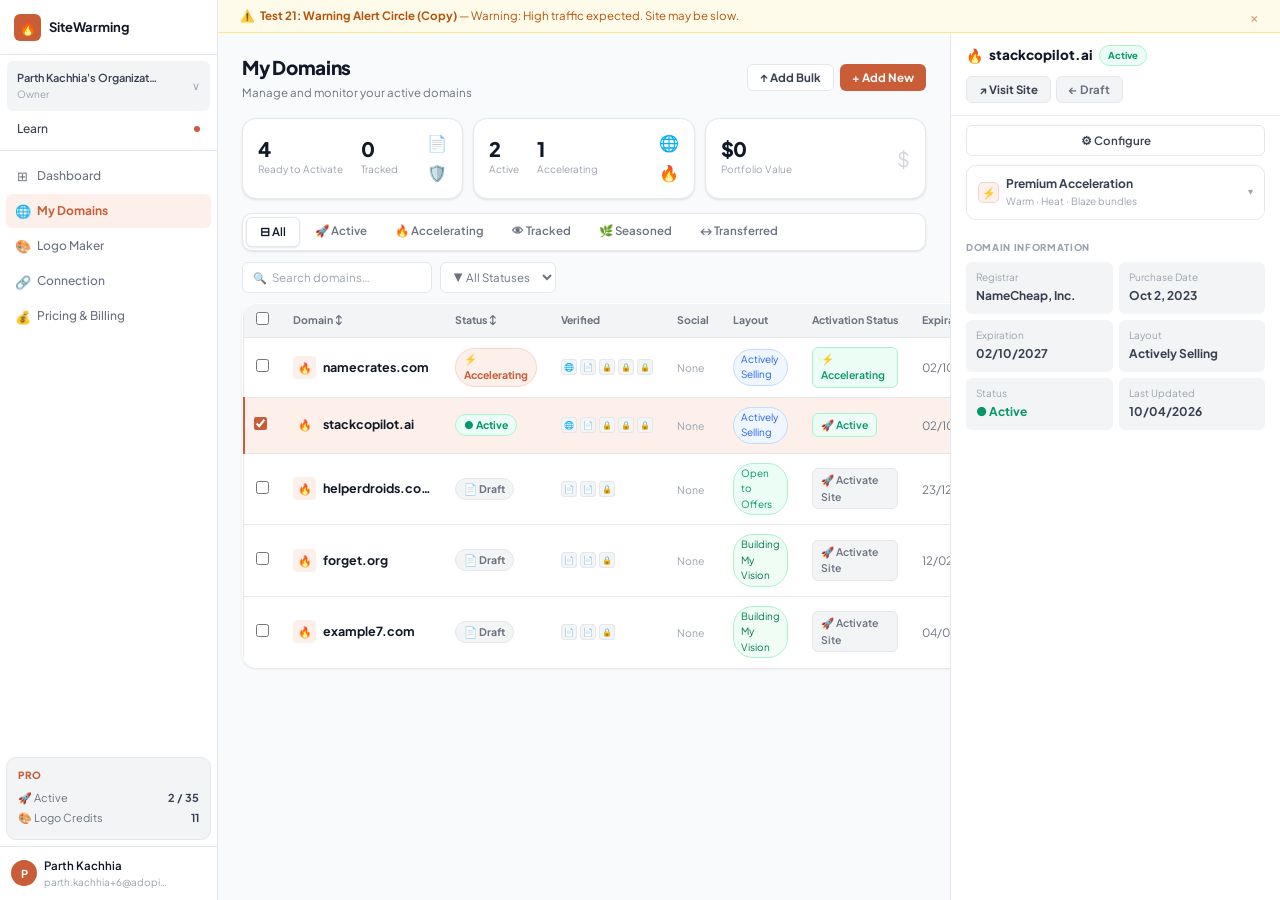
==== index.html @ 455dda4f "Restructure: split monolithic HTML into separate CSS, JS, and view files - index.html: lean shell wi" ====
<!DOCTYPE html>
<html lang="en">
<head>
<meta charset="UTF-8"/>
<meta name="viewport" content="width=device-width,initial-scale=1.0"/>
<title>SiteWarming — Platform v5</title>
<link href="https://fonts.googleapis.com/css2?family=Plus+Jakarta+Sans:wght@300;400;500;600;700;800&display=swap" rel="stylesheet"/>
<link rel="stylesheet" href="css/styles.css"/>
</head>
<body>
<div class="app">

  <!-- ── SIDEBAR ── -->
  <aside class="sb">
    <div class="sb-logo">
      <div class="sb-logo-i">🔥</div>
      <span class="sb-logo-t">SiteWarming</span>
    </div>
    <div class="sb-org">
      <div>
        <div class="sb-org-n">Parth Kachhia's Organizat…</div>
        <div class="sb-org-s">Owner</div>
      </div>
      <span style="color:var(--ink4);font-size:11px;">∨</span>
    </div>
    <div class="sb-learn" style="margin:0 7px 2px;">
      <span style="font-size:12px;font-weight:500;color:var(--ink2);">Learn</span>
      <div style="width:6px;height:6px;border-radius:50%;background:var(--brand);"></div>
    </div>
    <div class="sb-d"></div>
    <nav class="sb-nav">
      <div class="sb-item" id="sb-dash"    onclick="V('dashboard')"><span class="sb-item-i">⊞</span>Dashboard</div>
      <div class="sb-item on" id="sb-domains" onclick="V('mydomains')"><span class="sb-item-i">🌐</span>My Domains</div>
      <div class="sb-item"><span class="sb-item-i">🎨</span>Logo Maker</div>
      <div class="sb-item"><span class="sb-item-i">🔗</span>Connection</div>
      <div class="sb-item" id="sb-pricing" onclick="V('pricing')"><span class="sb-item-i">💰</span>Pricing &amp; Billing</div>
    </nav>
    <div class="sb-sp"></div>
    <div class="sb-plan">
      <div class="sb-plan-t">Pro</div>
      <div class="sb-plan-r"><span class="sb-plan-l">🚀 Active</span><span class="sb-plan-v" id="sb-active">2 / 35</span></div>
      <div class="sb-plan-r"><span class="sb-plan-l">🎨 Logo Credits</span><span class="sb-plan-v">11</span></div>
    </div>
    <div class="sb-user">
      <div class="sb-av">P</div>
      <div>
        <div class="sb-un">Parth Kachhia</div>
        <div class="sb-ue">parth.kachhia+6@adopi…</div>
      </div>
    </div>
  </aside>

  <!-- ── MAIN ── -->
  <div class="main">
    <div class="abar">
      <div style="display:flex;align-items:center;gap:6px;">
        <span>⚠️</span>
        <span><strong>Test 21: Warning Alert Circle (Copy)</strong> — Warning: High traffic expected. Site may be slow.</span>
      </div>
      <button style="background:none;color:var(--amber);font-size:14px;opacity:.6;cursor:pointer;" onclick="this.parentElement.remove()">×</button>
    </div>

    <!-- Views — content is loaded dynamically from views/ folder -->
    <div class="view"    id="view-dashboard"></div>
    <div class="view on" id="view-mydomains"></div>
    <div class="view"    id="view-domainmanage"></div>
    <div class="view"    id="view-pricing"></div>
  </div>

</div><!-- /app -->

<!-- ── ACTIVATION MODAL ── -->
<div class="moverlay" id="moverlay" onclick="checkModalClose(event)">
  <div class="modal" id="modal">
    <div class="modal-hd">
      <div style="display:flex;align-items:center;gap:8px;">
        <span class="modal-title">Activate Domain</span>
        <span class="modal-pill" id="m-pill">Step 1 of 5</span>
      </div>
      <div class="modal-close" onclick="closeModal()">×</div>
    </div>

    <!-- Progress bar -->
    <div class="modal-prog">
      <div class="mprog-row">
        <div class="mpc"><div class="mpd active" id="md1">1</div></div><div class="mpl-w"><div class="mpl" id="ml1"></div></div>
        <div class="mpc"><div class="mpd idle"   id="md2">2</div></div><div class="mpl-w"><div class="mpl" id="ml2"></div></div>
        <div class="mpc"><div class="mpd idle"   id="md3">3</div></div><div class="mpl-w"><div class="mpl" id="ml3"></div></div>
        <div class="mpc"><div class="mpd idle"   id="md4">4</div></div><div class="mpl-w"><div class="mpl" id="ml4"></div></div>
        <div class="mpc" style="flex:0;"><div class="mpd idle" id="md5">5</div></div>
      </div>
    </div>
    <div class="mp-labels">
      <span class="mp-lbl active" id="ml-1">Domain</span>
      <span class="mp-lbl"        id="ml-2">Theme</span>
      <span class="mp-lbl"        id="ml-3">Site Type</span>
      <span class="mp-lbl"        id="ml-4">DNS</span>
      <span class="mp-lbl mp-lbl-last" id="ml-5">Blog</span>
    </div>

    <div class="modal-body">
      <!-- Step 1: Domain -->
      <div class="ms on" id="ms1">
        <div class="ms-ey">Step 1 of 5</div>
        <div class="ms-h">Enter Your Domain</div>
        <div class="ms-sub">The domain you want to activate. Goes live within 3–6 hours of completing this setup.</div>
        <div class="fl">
          <label>Domain Name</label>
          <input class="fi" id="dom-in" placeholder="e.g. mybusiness.com"/>
          <span class="fh">Without https:// or www — handled automatically.</span>
        </div>
        <div class="ins ins-brand">
          <h5>💡 What activation includes</h5>
          <p>Live site · Auto-generated FAQs · <strong>First 2 blog posts free</strong> · 1 blog/month ongoing. Premium acceleration (bundles) configured separately from Site Acceleration tab — no waiting during setup.</p>
        </div>
      </div>

      <!-- Step 2: Theme -->
      <div class="ms" id="ms2">
        <div class="ms-ey">Step 2 of 5</div>
        <div class="ms-h">Choose a Theme</div>
        <div class="ms-sub">Visual design for <strong id="ms2-dom">your site</strong>.</div>
        <div class="theme-g">
          <div class="tc on" onclick="pk(this,'.tc')"><div class="tc-p" style="background:#F8F9FA;">🌿</div><div class="tc-n">Minimal</div></div>
          <div class="tc" onclick="pk(this,'.tc')"><div class="tc-p" style="background:#EEF2FF;">💼</div><div class="tc-n">Professional</div></div>
          <div class="tc" onclick="pk(this,'.tc')"><div class="tc-p" style="background:#FFF7ED;">🔥</div><div class="tc-n">Bold</div></div>
          <div class="tc" onclick="pk(this,'.tc')"><div class="tc-p" style="background:#FDF4FF;">✨</div><div class="tc-n">Elegant</div></div>
          <div class="tc" onclick="pk(this,'.tc')"><div class="tc-p" style="background:#F0F9FF;">🚀</div><div class="tc-n">Tech</div></div>
          <div class="tc" onclick="pk(this,'.tc')"><div class="tc-p" style="background:#F0FDF4;">🌳</div><div class="tc-n">Nature</div></div>
          <div class="tc" onclick="pk(this,'.tc')"><div class="tc-p" style="background:#FEFCE8;">⭐</div><div class="tc-n">Luxury</div></div>
          <div class="tc" onclick="pk(this,'.tc')"><div class="tc-p" style="background:#1E293B;">🌙</div><div class="tc-n">Dark</div></div>
        </div>
      </div>

      <!-- Step 3: Site Type -->
      <div class="ms" id="ms3">
        <div class="ms-ey">Step 3 of 5</div>
        <div class="ms-h">Site Type &amp; Content Direction</div>
        <div class="ms-sub">Helps our AI generate relevant, targeted content for every post.</div>
        <div class="fl">
          <label>Site Type</label>
          <div class="type-g">
            <div class="typec on" onclick="pk(this,'.typec')"><div class="tyic">🏢</div><div class="tynm">Business</div><div class="tyds">Company, service</div></div>
            <div class="typec" onclick="pk(this,'.typec')"><div class="tyic">🛒</div><div class="tynm">E-Commerce</div><div class="tyds">Products, store</div></div>
            <div class="typec" onclick="pk(this,'.typec')"><div class="tyic">✍️</div><div class="tynm">Portfolio</div><div class="tyds">Personal, creative</div></div>
            <div class="typec" onclick="pk(this,'.typec')"><div class="tyic">📰</div><div class="tynm">Media</div><div class="tyds">Publication</div></div>
            <div class="typec" onclick="pk(this,'.typec')"><div class="tyic">🏘️</div><div class="tynm">Real Estate</div><div class="tyds">Property</div></div>
            <div class="typec" onclick="pk(this,'.typec')"><div class="tyic">⚙️</div><div class="tynm">Other</div><div class="tyds">Describe below</div></div>
          </div>
        </div>
        <div class="fl" style="margin-top:10px;">
          <label>Blog Content Direction <span style="font-weight:400;color:var(--ink4)">(recommended)</span></label>
          <textarea class="fi fta" placeholder="What topics should your blog cover? e.g. 'Domain investment platform — focus on SEO, domain valuation, and portfolio management for investors.'"></textarea>
          <span class="fh">Stored on the domain record. Used in every future AI generation. Editable anytime.</span>
        </div>
      </div>

      <!-- Step 4: DNS -->
      <div class="ms" id="ms4">
        <div class="ms-ey">Step 4 of 5</div>
        <div class="ms-h">DNS Configuration</div>
        <div class="ms-sub">Add these records at your registrar to connect <strong id="ms4-dom">your domain</strong>.</div>
        <div class="dns-bx">
          <div class="dns-rw">
            <div class="dns-fi" style="max-width:58px;"><div class="dns-lbl">Type</div><div class="dns-v">CNAME</div></div>
            <div class="dns-fi" style="max-width:72px;"><div class="dns-lbl">Host</div><div class="dns-v">www</div></div>
            <div class="dns-fi"><div class="dns-lbl">Points To</div><div class="dns-v">hosted.sitewarming.com</div></div>
            <button class="btn btn-s btn-xs" onclick="this.textContent='✓'">Copy</button>
          </div>
          <div class="dns-rw">
            <div class="dns-fi" style="max-width:58px;"><div class="dns-lbl">Type</div><div class="dns-v">A</div></div>
            <div class="dns-fi" style="max-width:72px;"><div class="dns-lbl">Host</div><div class="dns-v">@</div></div>
            <div class="dns-fi"><div class="dns-lbl">Points To</div><div class="dns-v">104.21.88.42</div></div>
            <button class="btn btn-s btn-xs" onclick="this.textContent='✓'">Copy</button>
          </div>
        </div>
        <div class="dns-st dns-p" id="dns-s"><span>⏳</span><span>Waiting — click Check Status</span></div>
        <button class="btn btn-s btn-xs" style="margin-top:6px;" onclick="checkDNS()">🔄 Check DNS</button>
        <div class="fl" style="margin-top:11px;">
          <label>Need help? Select your DNS provider</label>
          <select class="fi" style="padding:7px 10px;font-size:12px;">
            <option>Select DNS provider for guide</option>
            <option>GoDaddy</option><option>Namecheap</option><option>Cloudflare</option><option>Google Domains</option>
          </select>
        </div>
      </div>

      <!-- Step 5: Blog -->
      <div class="ms" id="ms5">
        <div class="ms-ey">Step 5 of 5 — Blog Publishing</div>
        <div class="ms-h">Schedule Your Blog</div>
        <div class="ms-sub">Your first 2 blogs are <strong>free</strong>. Set when they publish. Premium bundles for higher cadence are available from Site Acceleration after activation.</div>
        <div class="fl">
          <label>When should your first blog publish?</label>
          <div class="pub-opts">
            <div class="pub-opt on" onclick="pp(this)"><div class="pub-ic">⚡</div><div class="pub-t">Today</div><div class="pub-s">3–6 hours</div></div>
            <div class="pub-opt" onclick="pp(this)"><div class="pub-ic">🌅</div><div class="pub-t">Tomorrow</div><div class="pub-s">Overnight</div></div>
            <div class="pub-opt" onclick="pp(this)"><div class="pub-ic">📆</div><div class="pub-t">Pick day</div><div class="pub-s">Next 7 days</div></div>
          </div>
        </div>
        <div class="fl">
          <label>Monthly recurring publish day</label>
          <div class="day-row">
            <div class="daybtn" onclick="pd(this)">Mon</div>
            <div class="daybtn on" onclick="pd(this)">Tue</div>
            <div class="daybtn" onclick="pd(this)">Wed</div>
            <div class="daybtn" onclick="pd(this)">Thu</div>
            <div class="daybtn" onclick="pd(this)">Fri</div>
            <div class="daybtn" onclick="pd(this)">Sat</div>
            <div class="daybtn" onclick="pd(this)">Sun</div>
          </div>
          <span class="fh">First Tuesday of each month. Changeable anytime from domain settings.</span>
        </div>
        <div class="cfg-sum">
          <div class="cfg-row"><div class="cfgk">🎯 Audience</div><div class="cfgv">Default auto-applied <span class="cbd">Auto</span></div></div>
          <div class="cfg-row"><div class="cfgk">🗣️ Voice</div><div class="cfgv">Default auto-applied <span class="cbd">Auto</span></div></div>
          <div class="cfg-row"><div class="cfgk">📝 First 2 blogs</div><div class="cfgv">Included <span class="cbf">Free</span></div></div>
          <div class="cfg-row"><div class="cfgk">📝 Ongoing cadence</div><div class="cfgv">1/month <span class="cbf">Free</span></div></div>
          <div class="cfg-row"><div class="cfgk">❓ FAQs</div><div class="cfgv">Auto-generated <span class="cbf">Free</span></div></div>
        </div>
        <div class="ins ins-green">
          <h5>⚡ After activation</h5>
          <p>Premium acceleration bundles (Warm $12/mo · Heat $22/mo · Blaze $35/mo) are configured from the domain's Site Acceleration tab. No purchase required during this setup.</p>
        </div>
      </div>

      <!-- Step 6: Processing -->
      <div class="ms" id="ms6">
        <div class="proc-sc">
          <div class="proc-spin"></div>
          <div class="proc-title">Activating your domain…</div>
          <div class="proc-sub">All jobs run in the background. Your dashboard updates in seconds.</div>
          <div class="proc-steps">
            <div class="proc-step ps-run" id="ps1"><span class="proc-ico">⚙️</span>Registering domain on SiteWarming…</div>
            <div class="proc-step" style="color:var(--ink4);" id="ps2"><span class="proc-ico">🎨</span>Applying theme and site config…</div>
            <div class="proc-step" style="color:var(--ink4);" id="ps3"><span class="proc-ico">📝</span>Queuing first free blog post…</div>
            <div class="proc-step" style="color:var(--ink4);" id="ps4"><span class="proc-ico">📅</span>Scheduling monthly content cadence…</div>
          </div>
        </div>
      </div>

      <!-- Step 7: Confirm -->
      <div class="ms" id="ms7">
        <div class="conf-sc">
          <div class="conf-ico">🎉</div>
          <div class="conf-title">Domain Activated!</div>
          <div style="font-size:12px;color:var(--ink3);margin-bottom:16px;line-height:1.6;">Your site is live and your first free blog post is queued. Background jobs running silently.</div>
          <div class="conf-dt">
            <div class="cdr"><div class="cdk">🌐 Domain</div><div class="cdv" id="cf-dom">—</div></div>
            <div class="cdr"><div class="cdk">⚡ First 2 blogs</div><div class="cdv">Free · First queued in 3–6 hours</div></div>
            <div class="cdr"><div class="cdk">📅 Monthly</div><div class="cdv">First Tuesday of each month</div></div>
            <div class="cdr"><div class="cdk">🎯 Audience</div><div class="cdv">Default (auto-applied)</div></div>
          </div>
          <div class="conf-hint">
            <div class="cht">⚡ Next step: Site Acceleration</div>
            <div class="chd">Add a premium bundle (Warm $12 · Heat $22 · Blaze $35) from the domain's Site Acceleration tab. Each bundle combines posts, targeting, and voice in one clear price.</div>
          </div>
          <button class="btn btn-p" style="width:100%;justify-content:center;padding:10px;" onclick="finishAct()">Go to My Domains →</button>
        </div>
      </div>
    </div>

    <div class="modal-ft" id="m-ft">
      <span class="mft-note" id="m-note">No credit card required to start</span>
      <div style="display:flex;gap:6px;">
        <button class="btn btn-s btn-sm" id="m-back" onclick="mBack()" style="display:none;">← Back</button>
        <button class="btn btn-p btn-sm" id="m-next" onclick="mNext()">Continue →</button>
      </div>
    </div>
  </div>
</div><!-- /moverlay -->

<script src="js/app.js"></script>
<script>
/* Load all views from separate files on startup */
const viewMap = {
  dashboard:    'views/dashboard.html',
  mydomains:    'views/mydomains.html',
  domainmanage: 'views/domainmanage.html',
  pricing:      'views/pricing.html'
};

Promise.all(
  Object.entries(viewMap).map(([id, path]) =>
    fetch(path)
      .then(r => r.text())
      .then(html => { document.getElementById('view-' + id).innerHTML = html; })
  )
).catch(err => console.error('View load error:', err));
</script>
</body>
</html>
---- css/styles.css ----
/* ============================================================
   SITEWARMING — PLATFORM v5 STYLES
   Sections:
   1. CSS Variables & Reset
   2. App Layout
   3. Sidebar
   4. Main & Top Bar
   5. Buttons
   6. Status Pills
   7. Dashboard
   8. My Domains (list + right panel)
   9. Domain Management (tabs + general tab)
  10. Site Acceleration Tab
  11. Content Ops Tab
  12. Pricing Page
  13. Activation Modal
============================================================ */

/* ── 1. CSS VARIABLES & RESET ── */
:root{
  --brand:#C85D37;--brand-dk:#A84528;--brand-lt:#FDF0EB;--brand-bd:#F2D5C8;--brand-mid:#E8724A;
  --ink:#111827;--ink2:#374151;--ink3:#6B7280;--ink4:#9CA3AF;--ink5:#D1D5DB;
  --bg:#F9FAFB;--surface:#FFF;--s2:#F3F4F6;--s3:#FAFAFA;
  --border:#E5E7EB;--border2:#D1D5DB;
  --green:#059669;--gbg:#ECFDF5;--gbd:#A7F3D0;
  --amber:#B45309;--abg:#FFFBEB;--abd:#FDE68A;
  --blue:#2563EB;--bbg:#EFF6FF;--bbd:#BFDBFE;
  --purple:#7C3AED;--pbg:#F5F3FF;--pbd:#DDD6FE;
  --red:#DC2626;--rbg:#FEF2F2;
  --r:6px;--rlg:10px;--rxl:14px;
  --sh:0 1px 2px rgba(0,0,0,.05),0 1px 3px rgba(0,0,0,.06);
  --shmd:0 4px 16px rgba(0,0,0,.09),0 2px 6px rgba(0,0,0,.05);
  --shlg:0 24px 64px rgba(0,0,0,.18),0 8px 20px rgba(0,0,0,.08);
  --sb:218px;--T:.16s cubic-bezier(.4,0,.2,1);
}
*{box-sizing:border-box;margin:0;padding:0;}
html,body{height:100%;overflow:hidden;}
body{font-family:'Plus Jakarta Sans',sans-serif;background:var(--bg);color:var(--ink);font-size:13px;line-height:1.55;}
button{font-family:inherit;cursor:pointer;border:none;outline:none;}
input,textarea,select{font-family:inherit;outline:none;}
::-webkit-scrollbar{width:4px;height:4px;}
::-webkit-scrollbar-track{background:transparent;}
::-webkit-scrollbar-thumb{background:var(--border2);border-radius:2px;}

/* ── 2. APP LAYOUT ── */
.app{display:flex;height:100vh;overflow:hidden;}

/* ── 3. SIDEBAR ── */
.sb{width:var(--sb);flex-shrink:0;background:var(--surface);border-right:1px solid var(--border);display:flex;flex-direction:column;height:100vh;overflow-y:auto;z-index:10;}
.sb-logo{display:flex;align-items:center;gap:8px;padding:14px 14px 13px;border-bottom:1px solid var(--border);}
.sb-logo-i{width:27px;height:27px;background:var(--brand);border-radius:6px;display:flex;align-items:center;justify-content:center;font-size:14px;flex-shrink:0;}
.sb-logo-t{font-size:13px;font-weight:700;}
.sb-org{display:flex;align-items:center;justify-content:space-between;padding:8px 10px;border-radius:var(--r);background:var(--s2);cursor:pointer;margin:6px 7px 2px;}
.sb-org-n{font-size:11px;font-weight:600;color:var(--ink2);}
.sb-org-s{font-size:10px;color:var(--ink4);margin-top:1px;}
.sb-learn{display:flex;align-items:center;justify-content:space-between;padding:7px 10px;margin:0 7px 2px;border-radius:var(--r);cursor:pointer;transition:var(--T);}
.sb-learn:hover{background:var(--s2);}
.sb-d{height:1px;background:var(--border);margin:3px 0;}
.sb-nav{padding:5px 6px;flex:1;}
.sb-item{display:flex;align-items:center;gap:7px;padding:7px 9px;border-radius:var(--r);cursor:pointer;transition:var(--T);font-size:12px;font-weight:500;color:var(--ink3);margin-bottom:1px;}
.sb-item:hover{background:var(--s2);color:var(--ink);}
.sb-item.on{background:var(--brand-lt);color:var(--brand);font-weight:700;}
.sb-item-i{font-size:13px;width:15px;text-align:center;flex-shrink:0;}
.sb-sp{flex:1;}
.sb-plan{margin:6px;padding:10px 11px;background:var(--s2);border-radius:var(--rlg);border:1px solid var(--border);}
.sb-plan-t{font-size:10px;font-weight:800;color:var(--brand);text-transform:uppercase;letter-spacing:.07em;margin-bottom:5px;}
.sb-plan-r{display:flex;justify-content:space-between;align-items:center;margin-bottom:3px;}
.sb-plan-l{font-size:11px;color:var(--ink3);}
.sb-plan-v{font-size:11px;font-weight:700;color:var(--ink2);}
.sb-user{display:flex;align-items:center;gap:7px;padding:10px 11px;border-top:1px solid var(--border);cursor:pointer;}
.sb-av{width:26px;height:26px;border-radius:50%;background:var(--brand);display:flex;align-items:center;justify-content:center;font-size:11px;font-weight:700;color:#fff;flex-shrink:0;}
.sb-un{font-size:11.5px;font-weight:600;}
.sb-ue{font-size:10px;color:var(--ink4);}

/* ── 4. MAIN & TOP BAR ── */
.main{flex:1;overflow:hidden;display:flex;flex-direction:column;}
.abar{background:var(--abg);border-bottom:1px solid var(--abd);padding:7px 22px;display:flex;align-items:center;justify-content:space-between;font-size:11.5px;color:var(--amber);flex-shrink:0;}
.view{flex:1;overflow-y:auto;display:none;}
.view.on{display:flex;flex-direction:column;}

/* ── 5. BUTTONS ── */
.btn{display:inline-flex;align-items:center;gap:5px;padding:7px 16px;border-radius:var(--r);font-size:12.5px;font-weight:700;transition:var(--T);white-space:nowrap;}
.btn-p{background:var(--brand);color:#fff;}
.btn-p:hover{background:var(--brand-dk);}
.btn-s{background:var(--surface);color:var(--ink2);border:1.5px solid var(--border);}
.btn-s:hover{background:var(--s2);}
.btn-g{background:var(--green);color:#fff;}
.btn-g:hover{background:#047857;}
.btn-sm{padding:5px 12px;font-size:11.5px;}
.btn-xs{padding:3px 9px;font-size:11px;}

/* ── 6. STATUS PILLS ── */
.sp{display:inline-flex;align-items:center;gap:3px;padding:2px 8px;border-radius:20px;font-size:10.5px;font-weight:700;}
.sp-a{background:var(--gbg);color:var(--green);border:1px solid var(--gbd);}
.sp-d{background:var(--s2);color:var(--ink3);border:1px solid var(--border);}
.sp-ac{background:var(--brand-lt);color:var(--brand);border:1px solid var(--brand-bd);}

/* ── 7. DASHBOARD ── */
.dash{padding:24px 28px 40px;}
.dash-h1{font-size:22px;font-weight:800;letter-spacing:-.02em;margin-bottom:4px;}
.dash-sub{font-size:12.5px;color:var(--ink3);}
.stats-row{display:grid;grid-template-columns:1fr 1fr 1fr;gap:11px;margin:16px 0 14px;}
.stat{background:var(--surface);border:1px solid var(--border);border-radius:var(--rxl);padding:14px 17px;display:flex;align-items:center;justify-content:space-between;box-shadow:var(--sh);}
.stat-nums{display:flex;gap:22px;}
.stat-v{font-size:22px;font-weight:800;letter-spacing:-.02em;line-height:1;}
.stat-l{font-size:10.5px;color:var(--ink4);margin-top:3px;}
.action-g{display:grid;grid-template-columns:1fr 1fr 1fr;gap:11px;margin-bottom:14px;}
.ac{background:var(--surface);border:1px solid var(--border);border-radius:var(--rxl);padding:15px 15px 13px;display:flex;flex-direction:column;box-shadow:var(--sh);}
.ac-top{display:flex;align-items:flex-start;justify-content:space-between;margin-bottom:8px;}
.ac-hd{display:flex;align-items:center;gap:7px;}
.ac-ic{font-size:15px;}
.ac-title{font-size:13px;font-weight:700;}
.ac-play{width:26px;height:26px;border-radius:5px;border:1px solid var(--border);background:var(--surface);display:flex;align-items:center;justify-content:center;font-size:10px;color:var(--ink3);cursor:pointer;transition:var(--T);}
.ac-play:hover{background:var(--brand);color:#fff;border-color:var(--brand);}
.ac-desc{font-size:11.5px;color:var(--ink3);line-height:1.55;flex:1;margin-bottom:10px;}
.ac-btn{display:flex;align-items:center;justify-content:center;gap:5px;padding:8px;border-radius:var(--r);font-size:12px;font-weight:700;transition:var(--T);cursor:pointer;}
.ac-p{background:var(--brand);color:#fff;}
.ac-p:hover{background:var(--brand-dk);}
.ac-o{background:var(--surface);color:var(--ink2);border:1px solid var(--border);}
.ac-o:hover{background:var(--s2);}
.act-hint{background:var(--surface);border:1px solid var(--border);border-radius:var(--rxl);padding:12px 16px;margin-bottom:13px;display:none;align-items:center;justify-content:space-between;box-shadow:var(--sh);animation:fup .3s ease;}
.act-hint.on{display:flex;}
@keyframes fup{from{opacity:0;transform:translateY(5px);}to{opacity:1;transform:none;}}
.ah-l{display:flex;align-items:center;gap:9px;}
.ah-ic{width:30px;height:30px;border-radius:7px;background:var(--brand-lt);border:1px solid var(--brand-bd);display:flex;align-items:center;justify-content:center;font-size:14px;flex-shrink:0;}
.ah-title{font-size:12.5px;font-weight:700;margin-bottom:2px;}
.ah-sub{font-size:11px;color:var(--ink3);}
.ah-dismiss{background:none;font-size:11px;color:var(--ink4);padding:4px 8px;}
.ah-dismiss:hover{color:var(--ink);}

/* ── 8. MY DOMAINS ── */
.mdwrap{display:flex;flex:1;overflow:hidden;}
.mdmain{flex:1;overflow-y:auto;padding:20px 24px;}
.mdh{display:flex;align-items:center;justify-content:space-between;margin-bottom:16px;}
.mdh-t{font-size:19px;font-weight:800;letter-spacing:-.015em;}
.mdh-s{font-size:11.5px;color:var(--ink3);margin-top:2px;}
.md-stats{display:grid;grid-template-columns:1fr 1fr 1fr;gap:10px;margin-bottom:14px;}
.mds{background:var(--surface);border:1px solid var(--border);border-radius:var(--rxl);padding:12px 15px;display:flex;align-items:center;justify-content:space-between;box-shadow:var(--sh);}
.mds-nums{display:flex;gap:18px;}
.mds-v{font-size:20px;font-weight:800;letter-spacing:-.02em;line-height:1;}
.mds-l{font-size:10px;color:var(--ink4);margin-top:3px;}
.dtabs{display:flex;gap:2px;background:var(--surface);border:1px solid var(--border);border-radius:var(--rlg);padding:3px;margin-bottom:11px;box-shadow:var(--sh);}
.dtab{padding:5px 13px;border-radius:var(--r);font-size:11.5px;font-weight:600;color:var(--ink3);cursor:pointer;transition:var(--T);}
.dtab:hover{background:var(--s2);color:var(--ink);}
.dtab.on{background:var(--surface);color:var(--ink);box-shadow:var(--sh);border:1px solid var(--border);}
.mdtool{display:flex;align-items:center;gap:8px;margin-bottom:10px;}
.mdsrch{display:flex;align-items:center;gap:5px;padding:6px 10px;border:1px solid var(--border);border-radius:var(--r);background:var(--surface);flex:0 0 190px;}
.mdsrch input{border:none;font-size:11.5px;color:var(--ink);background:none;width:100%;}
.mdsrch input::placeholder{color:var(--ink4);}
.fsel{padding:6px 9px;border:1px solid var(--border);border-radius:var(--r);font-size:11.5px;color:var(--ink3);background:var(--surface);}
.dtbl{width:100%;border-collapse:collapse;background:var(--surface);border:1px solid var(--border);border-radius:var(--rxl);overflow:hidden;box-shadow:var(--sh);}
.dtbl th{background:var(--s2);padding:8px 12px;text-align:left;font-size:10.5px;font-weight:700;color:var(--ink3);border-bottom:1px solid var(--border);white-space:nowrap;}
.dtbl td{padding:9px 12px;border-bottom:1px solid var(--border);vertical-align:middle;}
.dtbl tr:last-child td{border-bottom:none;}
.dtbl tbody tr{cursor:pointer;transition:background .1s;}
.dtbl tbody tr:hover{background:var(--s3);}
.dtbl tbody tr.sel{background:var(--brand-lt)!important;border-left:3px solid var(--brand);}
.dtbl tbody tr.sel td:first-child{padding-left:9px;}
.dc{display:flex;align-items:center;gap:7px;}
.dfl{width:23px;height:23px;border-radius:4px;background:var(--brand-lt);display:flex;align-items:center;justify-content:center;font-size:11px;flex-shrink:0;}
.dn{font-size:12.5px;font-weight:700;}
.lp{display:inline-block;padding:2px 7px;border-radius:20px;font-size:10px;background:var(--bbg);color:var(--blue);border:1px solid var(--bbd);}
.sob{display:inline-flex;align-items:center;gap:3px;padding:3px 8px;border-radius:var(--r);font-size:10.5px;font-weight:600;cursor:pointer;transition:var(--T);}
.so-a{background:var(--gbg);color:var(--green);border:1px solid var(--gbd);}
.so-act{background:var(--s2);color:var(--ink3);border:1px solid var(--border);}
.so-act:hover{background:var(--brand);color:#fff;border-color:var(--brand);}
.soci{display:flex;gap:3px;}
.si{width:16px;height:16px;border-radius:3px;background:var(--s2);border:1px solid var(--border);display:flex;align-items:center;justify-content:center;font-size:8px;}

/* Right panel */
.mdr{width:330px;flex-shrink:0;border-left:1px solid var(--border);background:var(--surface);overflow-y:auto;display:none;flex-direction:column;}
.mdr.on{display:flex;}
.dr-hd{padding:12px 15px;border-bottom:1px solid var(--border);position:sticky;top:0;background:var(--surface);z-index:2;}
.dr-nr{display:flex;align-items:center;gap:6px;margin-bottom:9px;}
.dr-nm{font-size:13.5px;font-weight:800;}
.dr-acts{display:flex;gap:5px;flex-wrap:wrap;}
.dr-visit{background:var(--s2);color:var(--ink2);border:1px solid var(--border);}
.dr-draft{background:var(--s2);color:var(--ink3);border:1px solid var(--border);}
.dr-cfg{width:calc(100% - 30px);margin:9px 15px 0;padding:7px;border-radius:var(--r);font-size:11.5px;font-weight:600;background:var(--surface);color:var(--ink2);border:1px solid var(--border);display:flex;align-items:center;justify-content:center;gap:5px;transition:var(--T);}
.dr-cfg:hover{background:var(--s2);}
.dr-acc-row{margin:9px 15px;border:1.5px solid var(--border);border-radius:var(--rlg);overflow:hidden;transition:border-color .15s;}
.dr-acc-row:hover{border-color:var(--brand-bd);}
.dr-acc-row.open{border-color:var(--brand);}
.dr-acc-trig{display:flex;align-items:center;justify-content:space-between;padding:9px 11px;cursor:pointer;background:var(--surface);transition:background .13s;user-select:none;}
.dr-acc-trig:hover{background:var(--s2);}
.dr-acc-row.open .dr-acc-trig{background:var(--brand-lt);}
.dr-acc-tl{display:flex;align-items:center;gap:7px;}
.dr-acc-tic{width:21px;height:21px;border-radius:5px;background:var(--brand-lt);border:1px solid var(--brand-bd);display:flex;align-items:center;justify-content:center;font-size:11px;flex-shrink:0;transition:var(--T);}
.dr-acc-row.open .dr-acc-tic{background:var(--brand);border-color:var(--brand);color:#fff;}
.dr-acc-tn{font-size:12px;font-weight:700;color:var(--ink2);}
.dr-acc-row.open .dr-acc-tn{color:var(--brand-dk);}
.dr-acc-ts{font-size:10px;color:var(--ink4);margin-top:1px;}
.dr-acc-chv{font-size:10px;color:var(--ink4);transition:transform .17s;flex-shrink:0;}
.dr-acc-row.open .dr-acc-chv{transform:rotate(180deg);color:var(--brand);}
.dr-acc-body{display:none;border-top:1px solid var(--border);}
.dr-acc-row.open .dr-acc-body{display:block;animation:acslide .17s ease;}
@keyframes acslide{from{opacity:0;transform:translateY(-3px);}to{opacity:1;transform:none;}}
.dr-acc-in{padding:11px 12px;}
.dr-acc-lede{font-size:11.5px;color:var(--ink3);line-height:1.55;margin-bottom:10px;}
.bundle-cards{display:flex;flex-direction:column;gap:7px;margin-bottom:11px;}
.bcard{border:1.5px solid var(--border);border-radius:var(--r);padding:10px 11px;cursor:pointer;transition:var(--T);position:relative;}
.bcard:hover{border-color:var(--brand-bd);}
.bcard.on{border-color:var(--brand);background:var(--brand-lt);}
.bcard-top{display:flex;align-items:center;justify-content:space-between;margin-bottom:3px;}
.bcard-name{font-size:12px;font-weight:700;}
.bcard-price{font-size:13px;font-weight:900;color:var(--brand);}
.bcard-sub{font-size:10.5px;color:var(--ink3);}
.bcard-feats{display:flex;gap:5px;flex-wrap:wrap;margin-top:5px;}
.bfeat{font-size:10px;font-weight:600;padding:1px 6px;border-radius:20px;background:var(--s2);border:1px solid var(--border);color:var(--ink3);}
.bcard.on .bfeat{background:var(--brand-lt);border-color:var(--brand-bd);color:var(--brand-dk);}
.bcard-rec{position:absolute;top:-7px;right:10px;font-size:8px;font-weight:900;background:var(--brand);color:#fff;padding:1px 8px;border-radius:20px;letter-spacing:.05em;}
.dr-acc-footer{display:flex;gap:6px;}
.dr-acc-go{flex:1;padding:8px;border-radius:var(--r);font-size:12px;font-weight:700;background:var(--brand);color:#fff;display:flex;align-items:center;justify-content:center;gap:4px;cursor:pointer;transition:var(--T);border:none;}
.dr-acc-go:hover{background:var(--brand-dk);}
.dr-acc-skip{padding:8px 10px;border-radius:var(--r);font-size:11px;font-weight:600;background:var(--surface);color:var(--ink3);border:1px solid var(--border);cursor:pointer;transition:var(--T);}
.dr-acc-skip:hover{background:var(--s2);}
.dr-acc-note{font-size:10px;color:var(--ink5);text-align:center;margin-top:5px;}
.dr-acc-active{margin:9px 15px;display:none;align-items:center;justify-content:space-between;padding:8px 11px;background:var(--gbg);border:1px solid var(--gbd);border-radius:var(--rlg);}
.dr-acc-active.on{display:flex;}
.dr-info{padding:11px 15px;}
.dr-st{font-size:9.5px;font-weight:800;letter-spacing:.07em;text-transform:uppercase;color:var(--ink4);margin-bottom:7px;}
.dr-ig{display:grid;grid-template-columns:1fr 1fr;gap:6px;}
.dr-ib{background:var(--s2);border-radius:var(--r);padding:8px 10px;}
.dr-ibl{font-size:10px;color:var(--ink4);margin-bottom:2px;}
.dr-ibv{font-size:12px;font-weight:700;color:var(--ink2);}

/* ── 9. DOMAIN MANAGEMENT ── */
.dmwrap{flex:1;overflow:hidden;display:flex;flex-direction:column;}
.dmtop{display:flex;align-items:center;gap:8px;padding:10px 20px;border-bottom:1px solid var(--border);background:var(--surface);flex-shrink:0;}
.dmback{width:26px;height:26px;border-radius:5px;background:var(--s2);display:flex;align-items:center;justify-content:center;font-size:13px;color:var(--ink3);cursor:pointer;transition:var(--T);}
.dmback:hover{background:var(--border);}
.dmbic{width:24px;height:24px;border-radius:4px;background:var(--brand-lt);display:flex;align-items:center;justify-content:center;font-size:11px;flex-shrink:0;}
.dmtitle{font-size:13.5px;font-weight:800;}
.badge-a{display:inline-flex;align-items:center;gap:3px;padding:2px 8px;border-radius:20px;font-size:10px;font-weight:700;}
.bga{background:var(--gbg);color:var(--green);border:1px solid var(--gbd);}
.bgac{background:var(--brand-lt);color:var(--brand);border:1px solid var(--brand-bd);}
.dmsp{flex:1;}
.dmtabs{display:flex;border-bottom:1px solid var(--border);background:var(--surface);padding:0 20px;flex-shrink:0;overflow-x:auto;}
.dmtab{display:flex;align-items:center;gap:4px;padding:10px 12px;font-size:12px;font-weight:500;color:var(--ink3);cursor:pointer;border-bottom:2px solid transparent;transition:var(--T);white-space:nowrap;margin-bottom:-1px;}
.dmtab:hover{color:var(--ink);}
.dmtab.on{color:var(--brand);border-bottom-color:var(--brand);font-weight:700;}
.dmbody{flex:1;overflow:hidden;display:flex;}
.dmcontent{flex:1;overflow-y:auto;padding:18px 20px;}
.dmaside{width:265px;border-left:1px solid var(--border);overflow-y:auto;background:var(--surface);}
/* General tab */
.dmsec{margin-bottom:18px;}
.dmsec-t{font-size:12.5px;font-weight:700;margin-bottom:3px;}
.dmsec-s{font-size:11px;color:var(--ink3);margin-bottom:11px;}
.dmfr{display:grid;grid-template-columns:1fr 1fr;gap:9px;margin-bottom:9px;}
.dmfr.full{grid-template-columns:1fr;}
.dmlbl{font-size:10.5px;font-weight:700;color:var(--ink2);margin-bottom:3px;display:block;}
.dminpw{position:relative;display:flex;align-items:center;}
.dminp{width:100%;padding:8px 30px 8px 10px;border:1px solid var(--border);border-radius:var(--r);font-size:12px;color:var(--ink);background:var(--surface);}
.dminp:focus{border-color:var(--brand);}
.dmic{position:absolute;right:8px;font-size:12px;color:var(--ink4);}
.dmta{width:100%;padding:8px 10px;border:1px solid var(--border);border-radius:var(--r);font-size:12px;color:var(--ink);min-height:68px;resize:vertical;}
.logo-g{display:grid;grid-template-columns:1fr 1fr;gap:11px;}
.logo-box{border:1px solid var(--border);border-radius:var(--rlg);padding:11px;}
.logo-tit{font-size:12px;font-weight:700;margin-bottom:2px;}
.logo-sub{font-size:10.5px;color:var(--ink3);margin-bottom:7px;}
.logo-upl{display:flex;align-items:center;gap:8px;}
.logo-ph{width:38px;height:38px;border:1.5px dashed var(--border2);border-radius:var(--r);display:flex;align-items:center;justify-content:center;font-size:10px;color:var(--ink4);flex-shrink:0;}
.upl-btn{flex:1;padding:7px;border-radius:var(--r);font-size:11px;font-weight:600;background:var(--surface);color:var(--ink2);border:1px solid var(--border);cursor:pointer;display:flex;align-items:center;justify-content:center;gap:4px;transition:var(--T);}
.upl-btn:hover{background:var(--s2);}

/* ── 10. SITE ACCELERATION TAB ── */
.sa-banner{background:var(--surface);border:1px solid var(--border);border-radius:var(--rxl);padding:14px 17px;margin-bottom:15px;display:flex;align-items:center;justify-content:space-between;box-shadow:var(--sh);}
.sa-banner h3{font-size:13.5px;font-weight:800;margin-bottom:2px;}
.sa-banner p{font-size:11.5px;color:var(--ink3);}
.sa-tog{display:flex;align-items:center;gap:7px;}
.sa-tog-lbl{font-size:12px;font-weight:700;}
.tog{width:38px;height:21px;background:var(--border2);border-radius:11px;cursor:pointer;position:relative;transition:var(--T);}
.tog.on{background:var(--green);}
.tok{width:15px;height:15px;background:#fff;border-radius:50%;position:absolute;top:3px;left:3px;transition:var(--T);box-shadow:0 1px 3px rgba(0,0,0,.2);}
.tog.on .tok{left:20px;}
.sa-free-card{background:var(--gbg);border:1px solid var(--gbd);border-radius:var(--rxl);padding:14px 17px;margin-bottom:15px;}
.sa-free-hd{display:flex;align-items:center;justify-content:space-between;margin-bottom:10px;}
.sa-free-title{font-size:12.5px;font-weight:800;color:#065F46;display:flex;align-items:center;gap:6px;}
.sa-free-grid{display:grid;grid-template-columns:repeat(3,1fr);gap:8px;}
.sa-free-item{background:#fff;border:1px solid var(--gbd);border-radius:var(--r);padding:10px 11px;}
.sa-fi-lbl{font-size:10.5px;color:var(--green);font-weight:700;margin-bottom:2px;}
.sa-fi-val{font-size:13px;font-weight:800;color:var(--ink);}
.sa-fi-sub{font-size:10px;color:var(--ink4);margin-top:2px;}
.sa-prem-divider{display:flex;align-items:center;gap:10px;margin:6px 0 15px;}
.sa-prem-line{flex:1;height:1px;background:var(--border);}
.sa-prem-label{font-size:10.5px;font-weight:800;color:var(--ink4);text-transform:uppercase;letter-spacing:.08em;}
.bundle-grid{display:grid;grid-template-columns:repeat(3,1fr);gap:11px;margin-bottom:15px;}
.bplan{border:1.5px solid var(--border);border-radius:var(--rxl);padding:16px;cursor:pointer;transition:var(--T);position:relative;overflow:hidden;}
.bplan:hover{border-color:var(--brand-bd);transform:translateY(-2px);box-shadow:var(--shmd);}
.bplan.on{border-color:var(--brand);background:var(--brand-lt);box-shadow:0 0 0 3px rgba(200,93,55,.08);}
.bplan-rec{position:absolute;top:-8px;left:50%;transform:translateX(-50%);font-size:8px;font-weight:900;background:var(--brand);color:#fff;padding:2px 10px;border-radius:20px;letter-spacing:.05em;white-space:nowrap;}
.bplan-name{font-size:13.5px;font-weight:800;margin-bottom:3px;}
.bplan-tagline{font-size:11px;color:var(--ink3);margin-bottom:11px;}
.bplan-price{font-size:26px;font-weight:900;color:var(--brand);letter-spacing:-.02em;line-height:1;}
.bplan-per{font-size:11px;color:var(--ink4);}
.bplan-compare{font-size:10.5px;color:var(--green);font-weight:600;margin-top:3px;margin-bottom:10px;}
.bplan-divider{height:1px;background:var(--border);margin:10px 0;}
.bplan-feat{display:flex;align-items:flex-start;gap:5px;font-size:11.5px;padding:3px 0;}
.bplan-feat .ic{font-size:12px;flex-shrink:0;margin-top:1px;}
.bplan-cta{width:100%;margin-top:12px;padding:8px;border-radius:var(--r);font-size:12px;font-weight:700;text-align:center;cursor:pointer;transition:var(--T);border:none;}
.bplan-cta-p{background:var(--brand);color:#fff;}
.bplan-cta-p:hover{background:var(--brand-dk);}
.bplan-cta-s{background:var(--surface);color:var(--ink2);border:1.5px solid var(--border);}
.bplan-cta-s:hover{background:var(--s2);}
.sa-sec{background:var(--surface);border:1px solid var(--border);border-radius:var(--rxl);margin-bottom:12px;overflow:hidden;box-shadow:var(--sh);}
.sa-sec-hd{display:flex;align-items:center;justify-content:space-between;padding:11px 15px;border-bottom:1px solid var(--border);}
.sa-sec-title{font-size:13px;font-weight:700;display:flex;align-items:center;gap:6px;}
.sa-sec-b{padding:13px 15px;}
.boost-grid-sa{display:grid;grid-template-columns:1fr 1fr;gap:9px;}
.bst{border:1.5px solid var(--border);border-radius:var(--rlg);padding:11px;cursor:pointer;transition:var(--T);}
.bst:hover{border-color:var(--brand-bd);}
.bst.on{border-color:var(--brand);background:var(--brand-lt);}
.bst-top{display:flex;justify-content:space-between;align-items:center;margin-bottom:3px;}
.bst-nm{font-size:12.5px;font-weight:800;}
.bst-pr{font-size:14px;font-weight:900;color:var(--brand);}
.bst-meta{font-size:11px;color:var(--ink3);}
.bst-hint{font-size:10.5px;color:var(--ink4);margin-top:3px;}
.sig-g{display:grid;grid-template-columns:repeat(3,1fr);gap:6px;}
.sig-c{display:flex;align-items:center;gap:5px;padding:6px 9px;border:1.5px solid var(--border);border-radius:var(--r);cursor:pointer;transition:var(--T);font-size:11px;}
.sig-c:hover{border-color:var(--brand-bd);}
.sig-c.on{border-color:var(--brand);background:var(--brand-lt);}
.sig-ck{width:12px;height:12px;border-radius:3px;border:1.5px solid var(--border2);flex-shrink:0;display:flex;align-items:center;justify-content:center;font-size:8px;color:#fff;transition:var(--T);}
.sig-c.on .sig-ck{background:var(--brand);border-color:var(--brand);}
/* SA aside */
.sa-aside{padding:13px 14px;}
.sa-at{font-size:11.5px;font-weight:800;margin-bottom:8px;padding-bottom:7px;border-bottom:1px solid var(--border);}
.sa-order{background:var(--s2);border:1px solid var(--border);border-radius:var(--rlg);padding:11px;margin-bottom:12px;}
.sa-ol{display:flex;justify-content:space-between;font-size:11.5px;padding:3px 0;}
.sa-ok{color:var(--ink3);}
.sa-ov{font-weight:700;}
.sa-ov-free{color:var(--green);}
.sa-ov-paid{color:var(--brand);}
.sa-ototal{display:flex;justify-content:space-between;align-items:center;font-size:14px;font-weight:800;border-top:1px solid var(--border);padding-top:8px;margin-top:5px;}
.sa-otv{font-size:17px;color:var(--brand);}
.sa-save{width:100%;padding:9px;border-radius:var(--r);font-size:12.5px;font-weight:700;background:var(--brand);color:#fff;display:flex;align-items:center;justify-content:center;gap:5px;transition:var(--T);margin-top:10px;border:none;cursor:pointer;}
.sa-save:hover{background:var(--brand-dk);}
.sa-rnote{font-size:10px;color:var(--ink4);text-align:center;margin-top:6px;}
.ctx-box{background:var(--s2);border:1px solid var(--border);border-radius:var(--rlg);padding:11px;margin-bottom:11px;}
.ctx-title{font-size:11.5px;font-weight:700;margin-bottom:5px;color:var(--ink2);}
.ctx-txt{font-size:11.5px;color:var(--ink3);line-height:1.6;}
.imp-box{background:var(--surface);border:1px solid var(--border);border-radius:var(--rlg);padding:11px;}
.imp-title{font-size:11.5px;font-weight:700;margin-bottom:7px;color:var(--ink2);}
.imp-row{display:flex;justify-content:space-between;font-size:11.5px;padding:3px 0;border-bottom:1px solid var(--border);}
.imp-row:last-child{border-bottom:none;}
.imp-k{color:var(--ink3);}
.imp-v{font-weight:700;color:var(--ink);}
.lt-row{display:flex;align-items:center;gap:6px;padding:7px 9px;border:1px solid var(--border);border-radius:var(--r);background:var(--surface);margin-bottom:5px;cursor:pointer;transition:var(--T);}
.lt-row:hover{border-color:var(--brand-bd);}
.lt-row.on{border:1.5px solid var(--brand);background:var(--brand-lt);}
.lt-dots{display:flex;gap:3px;margin-left:auto;}
.lt-dot{width:9px;height:9px;border-radius:50%;}

/* ── 11. CONTENT OPS TAB ── */
.co-metrics{display:grid;grid-template-columns:repeat(3,1fr);gap:10px;margin-bottom:15px;}
.com{background:var(--surface);border:1px solid var(--border);border-radius:var(--rxl);padding:12px 14px;box-shadow:var(--sh);}
.com-title{font-size:11px;font-weight:600;color:var(--ink3);margin-bottom:5px;display:flex;align-items:center;justify-content:space-between;}
.com-val{font-size:21px;font-weight:800;letter-spacing:-.02em;color:var(--ink);}
.com-sub{font-size:11px;color:var(--ink4);margin-top:3px;}
.coming-tag{font-size:9px;font-weight:700;padding:1px 6px;border-radius:20px;background:var(--abg);color:var(--amber);border:1px solid var(--abd);}
.co-card{background:var(--surface);border:1px solid var(--border);border-radius:var(--rxl);margin-bottom:13px;overflow:hidden;box-shadow:var(--sh);}
.co-chd{display:flex;align-items:center;justify-content:space-between;padding:11px 15px;border-bottom:1px solid var(--border);}
.co-ct{font-size:13px;font-weight:700;}
.co-cs{font-size:11.5px;color:var(--ink3);margin-top:2px;}
.co-cb{padding:13px 15px;}
.co-sl{display:grid;grid-template-columns:1fr 1fr;gap:18px;}
.co-free-notice{display:flex;align-items:center;justify-content:space-between;padding:9px 12px;background:var(--gbg);border:1px solid var(--gbd);border-radius:var(--r);margin-bottom:13px;}
.co-fn-l{display:flex;align-items:center;gap:7px;font-size:12px;font-weight:700;color:#065F46;}
.co-upgrade-hint{font-size:11px;font-weight:600;color:var(--brand);cursor:pointer;display:flex;align-items:center;gap:3px;}
.co-upgrade-hint:hover{text-decoration:underline;}
.co-cad-tog{display:grid;grid-template-columns:repeat(3,1fr);gap:7px;margin-bottom:12px;}
.copt{padding:9px 11px;border-radius:var(--r);cursor:pointer;transition:var(--T);border:2px solid var(--border);}
.copt:hover{border-color:var(--brand-bd);}
.copt.on{border-color:var(--brand);background:var(--brand-lt);}
.copt.locked{opacity:.55;cursor:not-allowed;}
.copt.locked:hover{border-color:var(--border);}
.copt-name{font-size:12.5px;font-weight:700;margin-bottom:2px;}
.copt-price{font-size:11px;color:var(--ink3);}
.copt-lock{font-size:10px;font-weight:700;color:var(--brand);}
.form-f{margin-bottom:10px;}
.form-f label{font-size:10.5px;font-weight:700;color:var(--ink2);display:block;margin-bottom:3px;}
.form-sel{width:100%;padding:7px 10px;border:1px solid var(--border);border-radius:var(--r);font-size:12px;color:var(--ink);background:var(--surface);}
.pu-sec{margin-top:14px;}
.pu-hd{font-size:12px;font-weight:800;display:flex;align-items:center;gap:5px;margin-bottom:3px;}
.pu-sub{font-size:11px;color:var(--ink3);margin-bottom:9px;}
.pu-item{display:flex;align-items:flex-start;gap:9px;padding:10px 12px;border:1.5px solid var(--border);border-radius:var(--rlg);margin-bottom:7px;transition:var(--T);}
.pu-item:hover{border-color:var(--brand-bd);}
.pu-ico{width:26px;height:26px;border-radius:5px;display:flex;align-items:center;justify-content:center;font-size:13px;flex-shrink:0;}
.pu-brand{background:var(--brand-lt);}
.pu-gray{background:var(--s2);}
.pu-info{flex:1;}
.pu-nm{font-size:12px;font-weight:700;margin-bottom:2px;display:flex;align-items:center;gap:5px;}
.pu-desc{font-size:11px;color:var(--ink3);line-height:1.5;}
.cs-badge{font-size:9.5px;font-weight:700;padding:1px 6px;border-radius:20px;background:var(--s2);color:var(--ink3);border:1px solid var(--border);}
/* Calendar */
.pub-notice{display:flex;align-items:flex-start;gap:5px;padding:8px 10px;background:var(--abg);border:1px solid var(--abd);border-radius:var(--r);font-size:11px;color:var(--amber);margin-bottom:9px;}
.mini-cal-month{font-size:11.5px;font-weight:700;text-align:center;margin-bottom:7px;}
.mini-cal-grid{display:grid;grid-template-columns:repeat(7,1fr);gap:2px;}
.mch{font-size:9.5px;font-weight:700;color:var(--ink4);text-align:center;padding:2px 0;}
.mcd{font-size:11px;text-align:center;padding:4px 2px;border-radius:4px;cursor:pointer;transition:background .1s;}
.mcd:hover{background:var(--s2);}
.mcd-today{background:var(--border);font-weight:700;}
.mcd-sched{background:var(--brand-lt);color:var(--brand);font-weight:700;}
.mcd-pub{background:var(--gbg);color:var(--green);font-weight:700;}
.mcd-e{color:var(--ink5);}
/* Upcoming content */
.uc-section{margin-bottom:16px;}
.uc-hd{display:flex;align-items:center;justify-content:space-between;margin-bottom:10px;}
.uc-title{font-size:13.5px;font-weight:700;}
.uc-count{font-size:11.5px;font-weight:700;padding:3px 10px;border-radius:20px;background:var(--gbg);color:var(--green);border:1px solid var(--gbd);}
.uc-grid{display:grid;grid-template-columns:1fr 1fr;gap:11px;}
.uc-card{border:1px solid var(--border);border-radius:var(--rxl);overflow:hidden;background:var(--surface);box-shadow:var(--sh);position:relative;}
.uc-card-corner{position:absolute;top:0;right:0;width:0;height:0;border-style:solid;border-width:0 28px 28px 0;border-color:transparent var(--brand) transparent transparent;}
.uc-meta{padding:9px 12px;background:var(--s2);border-bottom:1px solid var(--border);display:flex;align-items:flex-start;justify-content:space-between;}
.uc-date{font-size:11px;font-weight:700;color:var(--ink2);}
.uc-time{font-size:10px;color:var(--ink3);}
.uc-tags{display:flex;gap:4px;flex-wrap:wrap;margin-top:4px;}
.uc-tag{font-size:9.5px;font-weight:700;padding:2px 6px;border-radius:20px;}
.utg-howto{background:var(--bbg);color:var(--blue);border:1px solid var(--bbd);}
.utg-opinion{background:var(--pbg);color:var(--purple);border:1px solid var(--pbd);}
.utg-inter{background:var(--pbg);color:var(--purple);border:1px solid var(--pbd);}
.utg-beginner{background:var(--gbg);color:var(--green);border:1px solid var(--gbd);}
.utg-advanced{background:var(--rbg);color:var(--red);border:1px solid var(--red-bd,#FECACA);}
.utg-words{background:var(--s2);color:var(--ink3);}
.uc-body{padding:11px 12px;}
.uc-body-title{font-size:12.5px;font-weight:800;margin-bottom:5px;line-height:1.35;}
.uc-excerpt{font-size:11px;color:var(--ink3);line-height:1.55;margin-bottom:8px;}
.uc-angle{display:flex;align-items:flex-start;gap:5px;font-size:11px;margin-bottom:7px;}
.uc-angle-ico{font-size:12px;color:var(--brand);flex-shrink:0;}
.uc-angle-t{font-weight:700;color:var(--ink2);}
.uc-angle-v{font-size:10.5px;color:var(--ink3);margin-top:2px;}
.uc-kws{display:flex;flex-wrap:wrap;gap:3px;margin-bottom:8px;}
.uc-kw{font-size:9.5px;padding:1px 6px;border-radius:20px;background:var(--s2);border:1px solid var(--border);color:var(--ink3);}
.uc-footer{display:flex;align-items:center;justify-content:space-between;font-size:11px;}
.uc-pri{color:var(--brand);font-weight:700;display:flex;align-items:center;gap:3px;}
.uc-cal{color:var(--green);font-weight:600;display:flex;align-items:center;gap:3px;}
/* Published content */
.pub-hd{display:flex;align-items:center;justify-content:space-between;margin-bottom:11px;}
.pub-title{font-size:13.5px;font-weight:700;}
.pub-tabs{display:flex;gap:4px;background:var(--s2);border-radius:var(--r);padding:3px;}
.pub-tab{padding:5px 11px;border-radius:4px;font-size:11.5px;font-weight:600;color:var(--ink3);cursor:pointer;transition:var(--T);}
.pub-tab.on{background:var(--surface);color:var(--ink);box-shadow:var(--sh);}
.pub-cards-grid{display:grid;grid-template-columns:repeat(2,1fr);gap:11px;}
.pub-card{border:1px solid var(--border);border-radius:var(--rxl);overflow:hidden;background:var(--surface);box-shadow:var(--sh);}
.pub-card-img{height:100px;background:linear-gradient(135deg,var(--brand-lt),var(--brand-lt));display:flex;align-items:center;justify-content:center;font-size:13px;color:var(--ink3);position:relative;overflow:hidden;}
.pub-card-img-inner{width:100%;height:100%;background:linear-gradient(135deg,#F3EDE8 0%,#E8DDD5 100%);display:flex;align-items:center;justify-content:center;}
.pub-card-img-txt{font-size:11.5px;font-weight:700;color:var(--ink3);text-align:center;padding:12px;line-height:1.4;}
.pub-card-tags{display:flex;gap:4px;position:absolute;top:8px;left:8px;flex-wrap:wrap;}
.pub-card-body{padding:11px 12px;}
.pub-card-title{font-size:12.5px;font-weight:800;margin-bottom:5px;line-height:1.35;}
.pub-card-excerpt{font-size:11px;color:var(--ink3);line-height:1.55;margin-bottom:8px;}
.pub-card-footer{display:flex;align-items:center;justify-content:space-between;font-size:11px;}
.pub-card-date{color:var(--ink4);}
.pub-card-status{font-size:10.5px;font-weight:700;padding:2px 8px;border-radius:20px;}
.pcs-published{background:var(--gbg);color:var(--green);}
.pcs-scheduled{background:var(--bbg);color:var(--blue);}

/* ── 12. PRICING PAGE ── */
.pricing-wrap{padding:24px 28px 50px;}
.pricing-h1{font-size:21px;font-weight:800;letter-spacing:-.02em;margin-bottom:4px;}
.pricing-sub{font-size:12.5px;color:var(--ink3);margin-bottom:22px;}
.eco-row{display:grid;grid-template-columns:repeat(3,1fr);gap:11px;margin-bottom:22px;}
.eco{background:var(--surface);border:1px solid var(--border);border-radius:var(--rxl);padding:13px 15px;box-shadow:var(--sh);}
.eco-v{font-size:23px;font-weight:900;letter-spacing:-.02em;margin-bottom:3px;}
.eco-l{font-size:11.5px;color:var(--ink3);}
.eco.hi{background:var(--brand);color:#fff;}
.eco.hi .eco-l{color:rgba(255,255,255,.7);}
.psec-title{font-size:14px;font-weight:800;margin-bottom:3px;}
.psec-sub{font-size:11.5px;color:var(--ink3);margin-bottom:13px;}
.ptbl{width:100%;border-collapse:collapse;background:var(--surface);border:1px solid var(--border);border-radius:var(--rxl);overflow:hidden;box-shadow:var(--sh);margin-bottom:13px;}
.ptbl th{background:var(--brand);color:#fff;font-size:11.5px;font-weight:700;padding:10px 14px;text-align:left;}
.ptbl td{padding:10px 14px;font-size:12.5px;border-bottom:1px solid var(--border);}
.ptbl tr:last-child td{border-bottom:none;}
.ptbl tr:hover td{background:var(--brand-lt);}
.mb{height:5px;background:var(--border);border-radius:3px;overflow:hidden;margin-top:4px;}
.mbf{height:5px;border-radius:3px;background:linear-gradient(90deg,var(--brand),var(--green));}
.tlbl{display:inline-block;padding:2px 7px;border-radius:20px;font-size:10px;font-weight:700;}
.tl-free{background:var(--gbg);color:var(--green);border:1px solid var(--gbd);}
.tl-entry{background:var(--abg);color:var(--amber);border:1px solid var(--abd);}
.tl-growth{background:var(--bbg);color:var(--blue);border:1px solid var(--bbd);}
.tl-scale{background:var(--pbg);color:var(--purple);border:1px solid var(--pbd);}
.plan-cards{display:grid;grid-template-columns:repeat(3,1fr);gap:13px;margin-bottom:26px;}
.pcard{background:var(--surface);border:1.5px solid var(--border);border-radius:var(--rxl);padding:18px;position:relative;box-shadow:var(--sh);}
.pcard.feat{border-color:var(--brand);box-shadow:0 0 0 3px rgba(200,93,55,.09);}
.pcard-badge{position:absolute;top:-8px;left:50%;transform:translateX(-50%);font-size:8.5px;font-weight:900;background:var(--brand);color:#fff;padding:2px 10px;border-radius:20px;letter-spacing:.05em;white-space:nowrap;}
.pcard-name{font-size:15px;font-weight:800;margin-bottom:2px;}
.pcard-tag{font-size:11px;color:var(--ink3);margin-bottom:11px;}
.pcard-price{font-size:28px;font-weight:900;color:var(--brand);letter-spacing:-.02em;line-height:1;}
.pcard-per{font-size:11.5px;color:var(--ink4);}
.pcard-dn{font-size:11px;color:var(--ink3);margin:7px 0 11px;padding-top:7px;border-top:1px solid var(--border);}
.pcard-feat{display:flex;align-items:flex-start;gap:5px;font-size:11.5px;padding:3px 0;}
.pcard-feat .pi{font-size:12px;flex-shrink:0;margin-top:1px;}
.pcard-cta{width:100%;margin-top:13px;padding:9px;border-radius:var(--r);font-size:12.5px;font-weight:700;text-align:center;cursor:pointer;border:none;}
.rec-box{background:linear-gradient(135deg,#180C06,#2D1208);border-radius:var(--rxl);padding:22px;color:#fff;}
.rec-box-t{font-size:16px;font-weight:800;color:#F2A57C;margin-bottom:14px;}
.rec-item{display:flex;gap:9px;margin-bottom:13px;}
.rec-num{width:23px;height:23px;border-radius:50%;background:var(--brand);color:#fff;font-size:11px;font-weight:800;display:flex;align-items:center;justify-content:center;flex-shrink:0;}
.rec-txt h5{font-size:12.5px;font-weight:700;margin-bottom:2px;color:#fff;}
.rec-txt p{font-size:11.5px;color:rgba(255,255,255,.6);line-height:1.6;}

/* ── 13. ACTIVATION MODAL ── */
.moverlay{position:fixed;inset:0;background:rgba(0,0,0,.5);z-index:200;display:none;align-items:center;justify-content:center;padding:20px;animation:mfade .22s ease;}
.moverlay.on{display:flex;}
@keyframes mfade{from{opacity:0;}to{opacity:1;}}
.modal{background:var(--surface);border-radius:var(--rxl);width:100%;max-width:620px;max-height:90vh;display:flex;flex-direction:column;box-shadow:var(--shlg);animation:mrise .25s ease;}
@keyframes mrise{from{opacity:0;transform:scale(.96) translateY(12px);}to{opacity:1;transform:none;}}
.modal-hd{display:flex;align-items:center;justify-content:space-between;padding:16px 22px;border-bottom:1px solid var(--border);flex-shrink:0;}
.modal-title{font-size:15px;font-weight:800;}
.modal-pill{font-size:10px;font-weight:700;padding:3px 9px;border-radius:20px;background:var(--s2);color:var(--ink3);}
.modal-close{width:28px;height:28px;border-radius:6px;background:var(--s2);display:flex;align-items:center;justify-content:center;font-size:16px;color:var(--ink3);cursor:pointer;transition:var(--T);}
.modal-close:hover{background:var(--border);}
.modal-prog{padding:14px 22px 0;flex-shrink:0;}
.mprog-row{display:flex;align-items:center;}
.mpc{display:flex;flex-direction:column;align-items:center;flex:1;}
.mpc:last-child{flex:0;}
.mpd{width:26px;height:26px;border-radius:50%;display:flex;align-items:center;justify-content:center;font-size:11.5px;font-weight:800;transition:var(--T);}
.mpd.done{background:var(--green);color:#fff;}
.mpd.active{background:var(--brand);color:#fff;box-shadow:0 0 0 4px var(--brand-lt);}
.mpd.idle{background:var(--s2);color:var(--ink4);border:1.5px solid var(--border);}
.mpl-w{flex:1;padding-top:13px;}
.mpl{height:2px;background:var(--border);transition:var(--T);}
.mpl.done{background:var(--green);}
.mp-labels{display:flex;padding:5px 22px 12px;border-bottom:1px solid var(--border);}
.mp-lbl{font-size:9.5px;font-weight:700;text-align:center;color:var(--ink4);flex:1;}
.mp-lbl.active{color:var(--brand);}
.mp-lbl.done{color:var(--green);}
.mp-lbl-last{flex:0;min-width:38px;}
.modal-body{flex:1;overflow-y:auto;padding:20px 22px;}
.ms{display:none;}
.ms.on{display:block;animation:msrise .2s ease;}
@keyframes msrise{from{opacity:0;transform:translateY(6px);}to{opacity:1;transform:none;}}
.ms-ey{font-size:10px;font-weight:800;letter-spacing:.1em;text-transform:uppercase;color:var(--brand);margin-bottom:4px;}
.ms-h{font-size:18px;font-weight:800;letter-spacing:-.01em;margin-bottom:4px;}
.ms-sub{font-size:12.5px;color:var(--ink3);margin-bottom:17px;line-height:1.6;}
.fl{display:flex;flex-direction:column;margin-bottom:12px;}
.fl label{font-size:11px;font-weight:700;color:var(--ink2);margin-bottom:4px;}
.fi{width:100%;padding:9px 11px;border:1.5px solid var(--border);border-radius:var(--r);font-size:12.5px;color:var(--ink);background:var(--surface);transition:border-color .15s;}
.fi:focus{border-color:var(--brand);}
.fta{resize:vertical;min-height:68px;}
.fh{font-size:10.5px;color:var(--ink4);margin-top:3px;line-height:1.5;}
.theme-g{display:grid;grid-template-columns:repeat(4,1fr);gap:7px;}
.tc{border:1.5px solid var(--border);border-radius:var(--r);overflow:hidden;cursor:pointer;transition:var(--T);}
.tc:hover{border-color:var(--brand-bd);}
.tc.on{border-color:var(--brand);box-shadow:0 0 0 2px var(--brand-lt);}
.tc-p{height:46px;display:flex;align-items:center;justify-content:center;font-size:16px;}
.tc-n{font-size:10px;font-weight:600;text-align:center;padding:4px 5px;background:var(--s2);}
.type-g{display:grid;grid-template-columns:repeat(3,1fr);gap:7px;}
.typec{border:1.5px solid var(--border);border-radius:var(--r);padding:11px 9px;cursor:pointer;transition:var(--T);}
.typec:hover{border-color:var(--brand-bd);background:var(--brand-lt);}
.typec.on{border-color:var(--brand);background:var(--brand-lt);}
.tyic{font-size:17px;margin-bottom:4px;}
.tynm{font-size:12px;font-weight:700;}
.tyds{font-size:10px;color:var(--ink4);margin-top:1px;}
.dns-bx{background:var(--s2);border:1px solid var(--border);border-radius:var(--r);padding:12px;margin-bottom:10px;}
.dns-rw{display:flex;gap:6px;align-items:center;margin-bottom:7px;}
.dns-rw:last-child{margin-bottom:0;}
.dns-fi{flex:1;}
.dns-lbl{font-size:9px;font-weight:800;letter-spacing:.06em;text-transform:uppercase;color:var(--ink4);margin-bottom:2px;}
.dns-v{background:var(--surface);border:1px solid var(--border);border-radius:4px;padding:6px 8px;font-size:10.5px;font-family:monospace;color:var(--ink2);}
.dns-st{display:flex;align-items:center;gap:5px;padding:7px 10px;border-radius:var(--r);font-size:11px;font-weight:600;}
.dns-p{background:var(--abg);color:var(--amber);}
.dns-ok{background:var(--gbg);color:var(--green);}
.day-row{display:flex;gap:5px;flex-wrap:wrap;}
.daybtn{padding:6px 9px;border-radius:5px;font-size:11.5px;font-weight:700;border:1.5px solid var(--border);background:var(--surface);color:var(--ink3);cursor:pointer;transition:var(--T);}
.daybtn:hover{border-color:var(--brand);color:var(--brand);}
.daybtn.on{border-color:var(--brand);background:var(--brand);color:#fff;}
.pub-opts{display:grid;grid-template-columns:repeat(3,1fr);gap:7px;margin-bottom:10px;}
.pub-opt{border:1.5px solid var(--border);border-radius:var(--r);padding:9px 7px;cursor:pointer;transition:var(--T);text-align:center;}
.pub-opt:hover{border-color:var(--brand-bd);}
.pub-opt.on{border-color:var(--brand);background:var(--brand-lt);}
.pub-ic{font-size:16px;margin-bottom:3px;}
.pub-t{font-size:11.5px;font-weight:700;}
.pub-s{font-size:9.5px;color:var(--ink4);margin-top:1px;}
.cfg-sum{background:var(--s2);border:1px solid var(--border);border-radius:var(--r);padding:10px 12px;margin-bottom:10px;}
.cfg-row{display:flex;justify-content:space-between;align-items:center;padding:5px 0;border-bottom:1px solid var(--border);}
.cfg-row:last-child{border-bottom:none;}
.cfgk{font-size:11px;font-weight:600;display:flex;align-items:center;gap:4px;}
.cfgv{font-size:11px;color:var(--ink3);display:flex;align-items:center;gap:4px;}
.cbf{font-size:9px;font-weight:700;padding:1px 6px;border-radius:20px;background:var(--gbg);color:var(--green);}
.cbd{font-size:9px;font-weight:700;padding:1px 6px;border-radius:20px;background:var(--s2);color:var(--ink4);}
.ins{border-radius:var(--r);padding:9px 12px;margin-bottom:10px;font-size:11.5px;}
.ins-brand{background:var(--brand-lt);border:1px solid var(--brand-bd);border-left:2px solid var(--brand);}
.ins-brand h5{font-size:11.5px;font-weight:700;color:var(--brand-dk);margin-bottom:2px;}
.ins-brand p{color:var(--ink2);line-height:1.5;}
.ins-green{background:var(--gbg);border:1px solid var(--gbd);border-left:2px solid var(--green);}
.ins-green h5{font-size:11.5px;font-weight:700;color:#065F46;margin-bottom:2px;}
.ins-green p{color:#047857;line-height:1.5;}
.proc-sc{text-align:center;padding:28px 18px;}
.proc-spin{width:40px;height:40px;border:3px solid var(--border);border-top-color:var(--brand);border-radius:50%;margin:0 auto 12px;animation:spin 1s linear infinite;}
@keyframes spin{to{transform:rotate(360deg);}}
.proc-title{font-size:17px;font-weight:800;margin-bottom:4px;}
.proc-sub{font-size:12px;color:var(--ink3);margin-bottom:15px;line-height:1.6;}
.proc-steps{background:var(--s2);border-radius:var(--r);padding:10px 12px;text-align:left;margin-bottom:14px;}
.proc-step{display:flex;align-items:center;gap:7px;padding:3px 0;font-size:11.5px;}
.proc-ico{font-size:12px;width:16px;text-align:center;}
.ps-done{color:var(--green);}
.ps-run{color:var(--brand);}
.ps-pend{color:var(--ink4);}
.conf-sc{text-align:center;padding:24px 18px;}
.conf-ico{font-size:44px;margin-bottom:11px;}
.conf-title{font-size:17px;font-weight:800;margin-bottom:4px;}
.conf-sub{font-size:12px;color:var(--ink3);margin-bottom:17px;line-height:1.6;}
.conf-dt{background:var(--s2);border-radius:var(--r);padding:10px 12px;text-align:left;margin-bottom:15px;}
.cdr{display:flex;justify-content:space-between;padding:4px 0;border-bottom:1px solid var(--border);font-size:11.5px;}
.cdr:last-child{border-bottom:none;}
.cdk{font-weight:700;}
.cdv{color:var(--ink3);}
.conf-hint{background:linear-gradient(135deg,#1C0E08,#3A1A0D);border-radius:var(--rlg);padding:11px 13px;margin-bottom:13px;text-align:left;}
.cht{font-size:11.5px;font-weight:800;color:#F2A57C;margin-bottom:2px;}
.chd{font-size:11px;color:rgba(255,255,255,.5);line-height:1.5;}
.modal-ft{padding:12px 22px;border-top:1px solid var(--border);display:flex;align-items:center;justify-content:space-between;flex-shrink:0;background:var(--surface);}
.mft-note{font-size:11px;color:var(--ink4);}
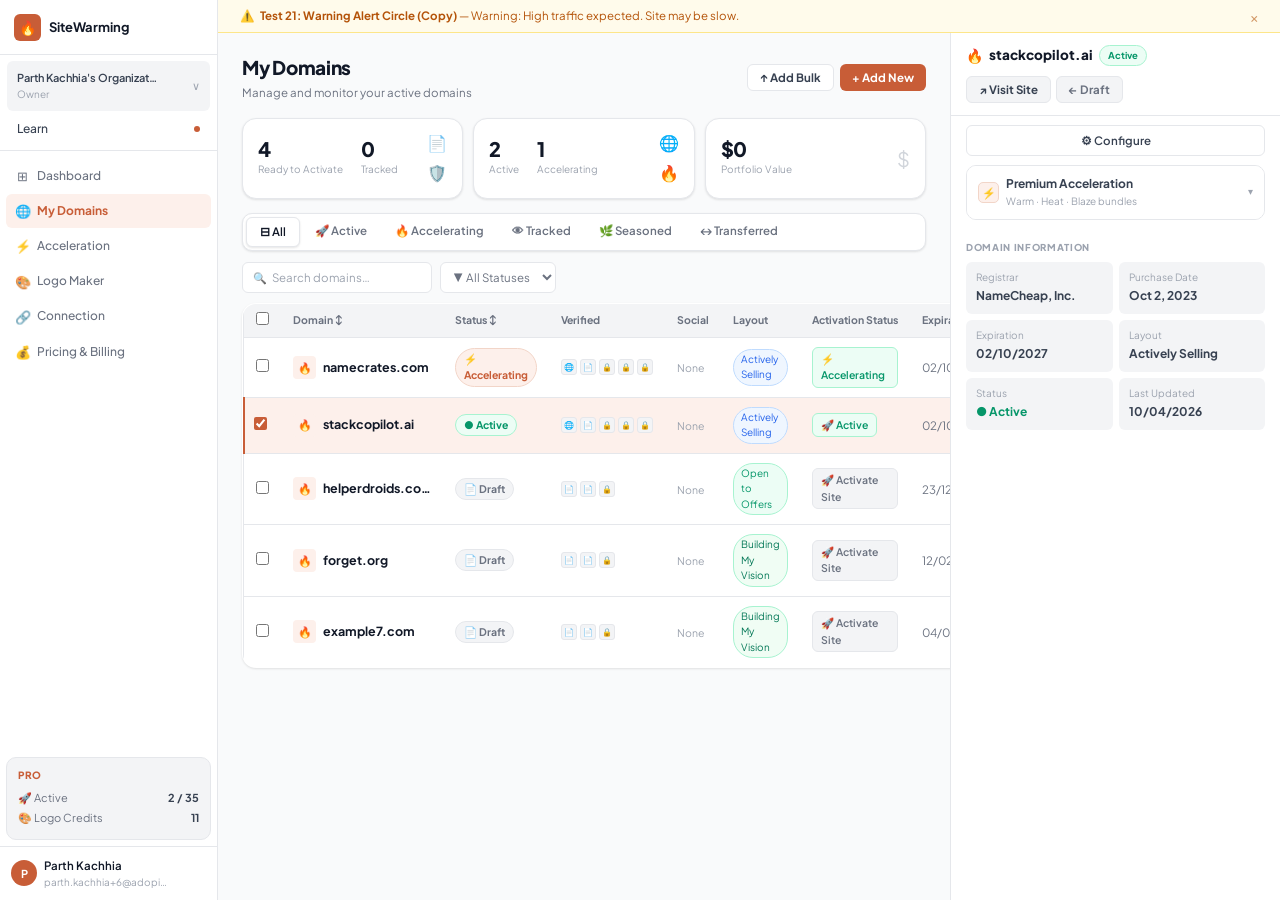
==== commit d9d888fd: "Add Acceleration premium page and modular add-on flow Architecture (from CEO transcript): - Base pla" ====
--- a/index.html
+++ b/index.html
@@ -31,6 +31,7 @@
     <nav class="sb-nav">
       <div class="sb-item" id="sb-dash"    onclick="V('dashboard')"><span class="sb-item-i">⊞</span>Dashboard</div>
       <div class="sb-item on" id="sb-domains" onclick="V('mydomains')"><span class="sb-item-i">🌐</span>My Domains</div>
+      <div class="sb-item" id="sb-acceleration" onclick="V('acceleration')"><span class="sb-item-i">⚡</span>Acceleration</div>
       <div class="sb-item"><span class="sb-item-i">🎨</span>Logo Maker</div>
       <div class="sb-item"><span class="sb-item-i">🔗</span>Connection</div>
       <div class="sb-item" id="sb-pricing" onclick="V('pricing')"><span class="sb-item-i">💰</span>Pricing &amp; Billing</div>
@@ -65,6 +66,7 @@
     <div class="view on" id="view-mydomains"></div>
     <div class="view"    id="view-domainmanage"></div>
     <div class="view"    id="view-pricing"></div>
+    <div class="view"    id="view-acceleration"></div>
   </div>
 
 </div><!-- /app -->
@@ -92,13 +94,14 @@
     </div>
     <div class="mp-labels">
       <span class="mp-lbl active" id="ml-1">Domain</span>
-      <span class="mp-lbl"        id="ml-2">Theme</span>
-      <span class="mp-lbl"        id="ml-3">Site Type</span>
-      <span class="mp-lbl"        id="ml-4">DNS</span>
-      <span class="mp-lbl mp-lbl-last" id="ml-5">Blog</span>
+      <span class="mp-lbl"        id="ml-2">Content DNA</span>
+      <span class="mp-lbl"        id="ml-3">Brand</span>
+      <span class="mp-lbl"        id="ml-4">Site Type</span>
+      <span class="mp-lbl mp-lbl-last" id="ml-5">DNS</span>
     </div>
 
     <div class="modal-body">
+
       <!-- Step 1: Domain -->
       <div class="ms on" id="ms1">
         <div class="ms-ey">Step 1 of 5</div>
@@ -110,35 +113,176 @@
           <span class="fh">Without https:// or www — handled automatically.</span>
         </div>
         <div class="ins ins-brand">
-          <h5>💡 What activation includes</h5>
-          <p>Live site · Auto-generated FAQs · <strong>First 2 blog posts free</strong> · 1 blog/month ongoing. Premium acceleration (bundles) configured separately from Site Acceleration tab — no waiting during setup.</p>
-        </div>
-      </div>
-
-      <!-- Step 2: Theme -->
+          <h5>💡 What's included</h5>
+          <p>Live site · Auto-generated FAQs · <strong>First 2 blog posts free</strong> · 1 blog/month ongoing. Premium bundles configured from Site Acceleration after activation — nothing to buy here.</p>
+        </div>
+      </div>
+
+      <!-- Step 2: Content DNA -->
       <div class="ms" id="ms2">
         <div class="ms-ey">Step 2 of 5</div>
-        <div class="ms-h">Choose a Theme</div>
-        <div class="ms-sub">Visual design for <strong id="ms2-dom">your site</strong>.</div>
-        <div class="theme-g">
-          <div class="tc on" onclick="pk(this,'.tc')"><div class="tc-p" style="background:#F8F9FA;">🌿</div><div class="tc-n">Minimal</div></div>
-          <div class="tc" onclick="pk(this,'.tc')"><div class="tc-p" style="background:#EEF2FF;">💼</div><div class="tc-n">Professional</div></div>
-          <div class="tc" onclick="pk(this,'.tc')"><div class="tc-p" style="background:#FFF7ED;">🔥</div><div class="tc-n">Bold</div></div>
-          <div class="tc" onclick="pk(this,'.tc')"><div class="tc-p" style="background:#FDF4FF;">✨</div><div class="tc-n">Elegant</div></div>
-          <div class="tc" onclick="pk(this,'.tc')"><div class="tc-p" style="background:#F0F9FF;">🚀</div><div class="tc-n">Tech</div></div>
-          <div class="tc" onclick="pk(this,'.tc')"><div class="tc-p" style="background:#F0FDF4;">🌳</div><div class="tc-n">Nature</div></div>
-          <div class="tc" onclick="pk(this,'.tc')"><div class="tc-p" style="background:#FEFCE8;">⭐</div><div class="tc-n">Luxury</div></div>
-          <div class="tc" onclick="pk(this,'.tc')"><div class="tc-p" style="background:#1E293B;">🌙</div><div class="tc-n">Dark</div></div>
-        </div>
-      </div>
-
-      <!-- Step 3: Site Type -->
+        <div class="ms-h">Content DNA</div>
+        <div class="ms-sub">How should we approach content for <strong id="ms2-dom">your domain</strong>? This shapes every blog post we write.</div>
+
+        <div class="meth-cards">
+          <div class="meth-c on" id="mc-ai" onclick="selectMethod('ai')">
+            <div class="meth-rec">⭐ RECOMMENDED</div>
+            <div class="meth-ic">✨</div>
+            <div class="meth-name">AI-Assisted Setup</div>
+            <div class="meth-desc">We generate a ready-to-use content prompt. Copy it, paste into any AI writing tool, and return with the output — or let us handle it automatically with a premium bundle.</div>
+          </div>
+          <div class="meth-c" id="mc-man" onclick="selectMethod('manual')">
+            <div class="meth-ic">✍️</div>
+            <div class="meth-name">Answer Questions</div>
+            <div class="meth-desc">Answer 5 short questions about your site. We build your content DNA from your answers — no external tools needed.</div>
+          </div>
+        </div>
+
+        <!-- AI Prompt Panel (shown when AI selected) -->
+        <div class="ai-pnl" id="ai-pnl">
+          <div class="ai-pnl-hd">
+            <div class="ai-pnl-title">📋 Your Content Prompt</div>
+            <div style="display:flex;gap:6px;">
+              <button class="btn btn-s btn-xs" onclick="copyPrompt()">📋 Copy</button>
+              <button class="btn btn-s btn-xs" onclick="downloadPrompt()">⬇ Download</button>
+            </div>
+          </div>
+          <textarea class="ai-pnl-txt" id="ai-prompt-txt" readonly>You are a professional blog writer.
+
+Write an SEO-optimized blog post for a website at [domain].
+
+Context:
+- Site focus: [will be refined after step 4]
+- Primary audience: domain investors, buyers, and developers in this niche
+- Tone: authoritative, helpful, and clear
+
+Requirements:
+- Length: 800–1,200 words
+- Structure: compelling title, intro, 3–5 H2 sections, conclusion with CTA
+- Include one internal link placeholder and one clear call-to-action
+- Avoid keyword stuffing, passive voice, and generic filler
+
+Output: Markdown with front matter (title, description, tags)</textarea>
+          <div class="ai-pnl-note">Paste this into any AI writing tool and return with the output. We auto-apply this prompt if you enable a premium bundle later.</div>
+        </div>
+
+        <!-- Manual Q&A Panel (shown when Manual selected) -->
+        <div class="man-pnl" id="man-pnl" style="display:none;">
+          <div class="man-ai-tip" onclick="selectMethod('ai')">
+            <span>✨ Want a ready-made prompt instead?</span>
+            <span class="man-ai-sw">Switch to AI Setup →</span>
+          </div>
+          <div class="qa-list">
+            <div class="qa-item">
+              <div class="qa-num">1</div>
+              <div class="qa-body">
+                <label class="qa-lbl">What is this site about? <span style="font-weight:400;color:var(--ink4);">(1–2 sentences)</span></label>
+                <textarea class="fi fta" rows="2" placeholder="e.g. A domain investment platform helping buyers find and value premium domains."></textarea>
+              </div>
+            </div>
+            <div class="qa-item">
+              <div class="qa-num">2</div>
+              <div class="qa-body">
+                <label class="qa-lbl">Who is your target audience?</label>
+                <input class="fi" placeholder="e.g. Domain investors, startup founders, SMBs looking to buy their first domain"/>
+              </div>
+            </div>
+            <div class="qa-item">
+              <div class="qa-num">3</div>
+              <div class="qa-body">
+                <label class="qa-lbl">What problems does your site solve?</label>
+                <input class="fi" placeholder="e.g. Finding undervalued domains, understanding SEO value, simplifying the buying process"/>
+              </div>
+            </div>
+            <div class="qa-item">
+              <div class="qa-num">4</div>
+              <div class="qa-body">
+                <label class="qa-lbl">What tone fits your brand?</label>
+                <div style="display:flex;gap:6px;flex-wrap:wrap;margin-top:5px;">
+                  <span class="tone-opt on" onclick="pk(this,'.tone-opt')">Professional</span>
+                  <span class="tone-opt" onclick="pk(this,'.tone-opt')">Casual</span>
+                  <span class="tone-opt" onclick="pk(this,'.tone-opt')">Technical</span>
+                  <span class="tone-opt" onclick="pk(this,'.tone-opt')">Friendly</span>
+                  <span class="tone-opt" onclick="pk(this,'.tone-opt')">Bold</span>
+                </div>
+              </div>
+            </div>
+            <div class="qa-item">
+              <div class="qa-num">5</div>
+              <div class="qa-body">
+                <label class="qa-lbl">Topics to always include or avoid? <span style="font-weight:400;color:var(--ink4);">(optional)</span></label>
+                <textarea class="fi fta" rows="2" placeholder="e.g. Always cover: domain valuation, SEO trends. Avoid: technical jargon, competitor mentions."></textarea>
+              </div>
+            </div>
+          </div>
+        </div>
+      </div>
+
+      <!-- Step 3: Brand & Schedule -->
       <div class="ms" id="ms3">
         <div class="ms-ey">Step 3 of 5</div>
-        <div class="ms-h">Site Type &amp; Content Direction</div>
+        <div class="ms-h">Brand &amp; Schedule</div>
+        <div class="ms-sub">Set the visual style, content signals, and publish timing for <strong id="ms3-dom">your domain</strong>.</div>
+
+        <div class="fl">
+          <label>Visual Theme</label>
+          <div class="theme-g">
+            <div class="tc" onclick="pk(this,'.tc')"><div class="tc-p" style="background:#0F172A;display:flex;align-items:center;justify-content:center;"><span style="font-size:13px;">🌑</span></div><div class="tc-n">Midnight</div></div>
+            <div class="tc" onclick="pk(this,'.tc')"><div class="tc-p" style="background:linear-gradient(135deg,#667eea,#764ba2);display:flex;align-items:center;justify-content:center;"><span style="font-size:13px;">🌌</span></div><div class="tc-n">Aurora</div></div>
+            <div class="tc on" onclick="pk(this,'.tc')"><div class="tc-p" style="background:#EFF6FF;display:flex;align-items:center;justify-content:center;"><span style="font-size:13px;">🌊</span></div><div class="tc-n">Ocean</div></div>
+            <div class="tc" onclick="pk(this,'.tc')"><div class="tc-p" style="background:#F0FDF4;display:flex;align-items:center;justify-content:center;"><span style="font-size:13px;">🌿</span></div><div class="tc-n">Forest</div></div>
+            <div class="tc" onclick="pk(this,'.tc')"><div class="tc-p" style="background:linear-gradient(135deg,#FDE68A,#FB923C);display:flex;align-items:center;justify-content:center;"><span style="font-size:13px;">🌅</span></div><div class="tc-n">Sunset</div></div>
+            <div class="tc" onclick="pk(this,'.tc')"><div class="tc-p" style="background:#F1F5F9;display:flex;align-items:center;justify-content:center;"><span style="font-size:13px;">🏢</span></div><div class="tc-n">Corporate</div></div>
+            <div class="tc" onclick="pk(this,'.tc')"><div class="tc-p" style="background:#FAFAFA;display:flex;align-items:center;justify-content:center;"><span style="font-size:13px;">⬜</span></div><div class="tc-n">Minimal</div></div>
+            <div class="tc" onclick="pk(this,'.tc')"><div class="tc-p" style="background:linear-gradient(135deg,#FDF0EB,#F2D5C8);display:flex;align-items:center;justify-content:center;"><span style="font-size:13px;">🎨</span></div><div class="tc-n">Custom</div></div>
+          </div>
+        </div>
+
+        <div class="fl" style="margin-top:14px;">
+          <label>Market Signals <span style="font-weight:400;color:var(--ink4);">— select 3–5 to shape every post</span></label>
+          <div class="mkt-grid" id="mkt-grid">
+            <div class="mkt-sig on" onclick="toggleMktSig(this)"><span class="mkt-ck">✓</span>SEO keyword trends</div>
+            <div class="mkt-sig on" onclick="toggleMktSig(this)"><span class="mkt-ck">✓</span>Competitor activity</div>
+            <div class="mkt-sig on" onclick="toggleMktSig(this)"><span class="mkt-ck">✓</span>Industry news</div>
+            <div class="mkt-sig" onclick="toggleMktSig(this)"><span class="mkt-ck">✓</span>Social sentiment</div>
+            <div class="mkt-sig" onclick="toggleMktSig(this)"><span class="mkt-ck">✓</span>Search volume data</div>
+            <div class="mkt-sig" onclick="toggleMktSig(this)"><span class="mkt-ck">✓</span>Seasonal trends</div>
+            <div class="mkt-sig" onclick="toggleMktSig(this)"><span class="mkt-ck">✓</span>Backlink opportunities</div>
+            <div class="mkt-sig" onclick="toggleMktSig(this)"><span class="mkt-ck">✓</span>Domain authority</div>
+          </div>
+          <span class="fh">Selected signals are factored into every AI-generated blog post.</span>
+        </div>
+
+        <div class="fl" style="margin-top:14px;">
+          <label>First blog publishes</label>
+          <div class="pub-opts">
+            <div class="pub-opt on" onclick="pp(this)"><div class="pub-ic">⚡</div><div class="pub-t">Today</div><div class="pub-s">3–6 hours</div></div>
+            <div class="pub-opt" onclick="pp(this)"><div class="pub-ic">🌅</div><div class="pub-t">Tomorrow</div><div class="pub-s">Overnight</div></div>
+            <div class="pub-opt" onclick="pp(this)"><div class="pub-ic">📆</div><div class="pub-t">Pick day</div><div class="pub-s">Next 7 days</div></div>
+          </div>
+        </div>
+        <div class="fl">
+          <label>Recurring monthly day</label>
+          <div class="day-row">
+            <div class="daybtn" onclick="pd(this)">Mon</div>
+            <div class="daybtn on" onclick="pd(this)">Tue</div>
+            <div class="daybtn" onclick="pd(this)">Wed</div>
+            <div class="daybtn" onclick="pd(this)">Thu</div>
+            <div class="daybtn" onclick="pd(this)">Fri</div>
+            <div class="daybtn" onclick="pd(this)">Sat</div>
+            <div class="daybtn" onclick="pd(this)">Sun</div>
+          </div>
+          <span class="fh">First Tuesday of each month. Changeable anytime from domain settings.</span>
+        </div>
+      </div>
+
+      <!-- Step 4: Site Type -->
+      <div class="ms" id="ms4">
+        <div class="ms-ey">Step 4 of 5</div>
+        <div class="ms-h">Site Type</div>
         <div class="ms-sub">Helps our AI generate relevant, targeted content for every post.</div>
         <div class="fl">
-          <label>Site Type</label>
+          <label>What kind of site is this?</label>
           <div class="type-g">
             <div class="typec on" onclick="pk(this,'.typec')"><div class="tyic">🏢</div><div class="tynm">Business</div><div class="tyds">Company, service</div></div>
             <div class="typec" onclick="pk(this,'.typec')"><div class="tyic">🛒</div><div class="tynm">E-Commerce</div><div class="tyds">Products, store</div></div>
@@ -148,18 +292,18 @@
             <div class="typec" onclick="pk(this,'.typec')"><div class="tyic">⚙️</div><div class="tynm">Other</div><div class="tyds">Describe below</div></div>
           </div>
         </div>
-        <div class="fl" style="margin-top:10px;">
-          <label>Blog Content Direction <span style="font-weight:400;color:var(--ink4)">(recommended)</span></label>
-          <textarea class="fi fta" placeholder="What topics should your blog cover? e.g. 'Domain investment platform — focus on SEO, domain valuation, and portfolio management for investors.'"></textarea>
-          <span class="fh">Stored on the domain record. Used in every future AI generation. Editable anytime.</span>
-        </div>
-      </div>
-
-      <!-- Step 4: DNS -->
-      <div class="ms" id="ms4">
-        <div class="ms-ey">Step 4 of 5</div>
+        <div class="fl" style="margin-top:12px;">
+          <label>Content direction <span style="font-weight:400;color:var(--ink4);">(optional — adds context to every post)</span></label>
+          <textarea class="fi fta" placeholder="e.g. Domain investment platform — focus on SEO, domain valuation, and portfolio management for investors."></textarea>
+          <span class="fh">Stored on the domain record. Editable anytime from domain settings.</span>
+        </div>
+      </div>
+
+      <!-- Step 5: DNS -->
+      <div class="ms" id="ms5">
+        <div class="ms-ey">Step 5 of 5</div>
         <div class="ms-h">DNS Configuration</div>
-        <div class="ms-sub">Add these records at your registrar to connect <strong id="ms4-dom">your domain</strong>.</div>
+        <div class="ms-sub">Add these records at your registrar to connect <strong id="ms5-dom">your domain</strong>.</div>
         <div class="dns-bx">
           <div class="dns-rw">
             <div class="dns-fi" style="max-width:58px;"><div class="dns-lbl">Type</div><div class="dns-v">CNAME</div></div>
@@ -182,45 +326,6 @@
             <option>Select DNS provider for guide</option>
             <option>GoDaddy</option><option>Namecheap</option><option>Cloudflare</option><option>Google Domains</option>
           </select>
-        </div>
-      </div>
-
-      <!-- Step 5: Blog -->
-      <div class="ms" id="ms5">
-        <div class="ms-ey">Step 5 of 5 — Blog Publishing</div>
-        <div class="ms-h">Schedule Your Blog</div>
-        <div class="ms-sub">Your first 2 blogs are <strong>free</strong>. Set when they publish. Premium bundles for higher cadence are available from Site Acceleration after activation.</div>
-        <div class="fl">
-          <label>When should your first blog publish?</label>
-          <div class="pub-opts">
-            <div class="pub-opt on" onclick="pp(this)"><div class="pub-ic">⚡</div><div class="pub-t">Today</div><div class="pub-s">3–6 hours</div></div>
-            <div class="pub-opt" onclick="pp(this)"><div class="pub-ic">🌅</div><div class="pub-t">Tomorrow</div><div class="pub-s">Overnight</div></div>
-            <div class="pub-opt" onclick="pp(this)"><div class="pub-ic">📆</div><div class="pub-t">Pick day</div><div class="pub-s">Next 7 days</div></div>
-          </div>
-        </div>
-        <div class="fl">
-          <label>Monthly recurring publish day</label>
-          <div class="day-row">
-            <div class="daybtn" onclick="pd(this)">Mon</div>
-            <div class="daybtn on" onclick="pd(this)">Tue</div>
-            <div class="daybtn" onclick="pd(this)">Wed</div>
-            <div class="daybtn" onclick="pd(this)">Thu</div>
-            <div class="daybtn" onclick="pd(this)">Fri</div>
-            <div class="daybtn" onclick="pd(this)">Sat</div>
-            <div class="daybtn" onclick="pd(this)">Sun</div>
-          </div>
-          <span class="fh">First Tuesday of each month. Changeable anytime from domain settings.</span>
-        </div>
-        <div class="cfg-sum">
-          <div class="cfg-row"><div class="cfgk">🎯 Audience</div><div class="cfgv">Default auto-applied <span class="cbd">Auto</span></div></div>
-          <div class="cfg-row"><div class="cfgk">🗣️ Voice</div><div class="cfgv">Default auto-applied <span class="cbd">Auto</span></div></div>
-          <div class="cfg-row"><div class="cfgk">📝 First 2 blogs</div><div class="cfgv">Included <span class="cbf">Free</span></div></div>
-          <div class="cfg-row"><div class="cfgk">📝 Ongoing cadence</div><div class="cfgv">1/month <span class="cbf">Free</span></div></div>
-          <div class="cfg-row"><div class="cfgk">❓ FAQs</div><div class="cfgv">Auto-generated <span class="cbf">Free</span></div></div>
-        </div>
-        <div class="ins ins-green">
-          <h5>⚡ After activation</h5>
-          <p>Premium acceleration bundles (Warm $12/mo · Heat $22/mo · Blaze $35/mo) are configured from the domain's Site Acceleration tab. No purchase required during this setup.</p>
         </div>
       </div>
 
@@ -248,14 +353,17 @@
           <div class="conf-dt">
             <div class="cdr"><div class="cdk">🌐 Domain</div><div class="cdv" id="cf-dom">—</div></div>
             <div class="cdr"><div class="cdk">⚡ First 2 blogs</div><div class="cdv">Free · First queued in 3–6 hours</div></div>
-            <div class="cdr"><div class="cdk">📅 Monthly</div><div class="cdv">First Tuesday of each month</div></div>
-            <div class="cdr"><div class="cdk">🎯 Audience</div><div class="cdv">Default (auto-applied)</div></div>
+            <div class="cdr"><div class="cdk">📅 Monthly cadence</div><div class="cdv">First Tuesday of each month</div></div>
+            <div class="cdr"><div class="cdk">🧬 Content DNA</div><div class="cdv" id="cf-dna">AI-Assisted</div></div>
           </div>
           <div class="conf-hint">
-            <div class="cht">⚡ Next step: Site Acceleration</div>
-            <div class="chd">Add a premium bundle (Warm $12 · Heat $22 · Blaze $35) from the domain's Site Acceleration tab. Each bundle combines posts, targeting, and voice in one clear price.</div>
-          </div>
-          <button class="btn btn-p" style="width:100%;justify-content:center;padding:10px;" onclick="finishAct()">Go to My Domains →</button>
+            <div class="cht">⚡ Next: Site Acceleration</div>
+            <div class="chd">Add a premium bundle (Warm $12 · Heat $22 · Blaze $35) from the domain's Site Acceleration tab to increase posting cadence and unlock audience targeting.</div>
+          </div>
+          <div style="display:flex;gap:8px;">
+            <button class="btn btn-s" style="flex:1;justify-content:center;padding:10px;" onclick="finishAct()">Go to My Domains</button>
+            <button class="btn btn-p" style="flex:1;justify-content:center;padding:10px;" onclick="finishActAndAccel()">⚡ Set Up Acceleration →</button>
+          </div>
         </div>
       </div>
     </div>
@@ -277,7 +385,8 @@
   dashboard:    'views/dashboard.html',
   mydomains:    'views/mydomains.html',
   domainmanage: 'views/domainmanage.html',
-  pricing:      'views/pricing.html'
+  pricing:      'views/pricing.html',
+  acceleration: 'views/acceleration.html'
 };
 
 Promise.all(
--- a/css/styles.css
+++ b/css/styles.css
@@ -501,7 +501,7 @@
 .moverlay{position:fixed;inset:0;background:rgba(0,0,0,.5);z-index:200;display:none;align-items:center;justify-content:center;padding:20px;animation:mfade .22s ease;}
 .moverlay.on{display:flex;}
 @keyframes mfade{from{opacity:0;}to{opacity:1;}}
-.modal{background:var(--surface);border-radius:var(--rxl);width:100%;max-width:620px;max-height:90vh;display:flex;flex-direction:column;box-shadow:var(--shlg);animation:mrise .25s ease;}
+.modal{background:var(--surface);border-radius:var(--rxl);width:100%;max-width:720px;max-height:90vh;display:flex;flex-direction:column;box-shadow:var(--shlg);animation:mrise .25s ease;}
 @keyframes mrise{from{opacity:0;transform:scale(.96) translateY(12px);}to{opacity:1;transform:none;}}
 .modal-hd{display:flex;align-items:center;justify-content:space-between;padding:16px 22px;border-bottom:1px solid var(--border);flex-shrink:0;}
 .modal-title{font-size:15px;font-weight:800;}
@@ -609,3 +609,120 @@
 .chd{font-size:11px;color:rgba(255,255,255,.5);line-height:1.5;}
 .modal-ft{padding:12px 22px;border-top:1px solid var(--border);display:flex;align-items:center;justify-content:space-between;flex-shrink:0;background:var(--surface);}
 .mft-note{font-size:11px;color:var(--ink4);}
+
+/* ── 14. CONTENT DNA STEP ── */
+.meth-cards{display:grid;grid-template-columns:1fr 1fr;gap:10px;margin-bottom:14px;}
+.meth-c{border:1.5px solid var(--border);border-radius:var(--rxl);padding:16px 14px 14px;cursor:pointer;transition:var(--T);position:relative;text-align:left;}
+.meth-c:hover{border-color:var(--brand-bd);background:var(--brand-lt);}
+.meth-c.on{border-color:var(--brand);background:var(--brand-lt);box-shadow:0 0 0 2px rgba(200,93,55,.10);}
+.meth-rec{position:absolute;top:0;left:50%;transform:translateX(-50%) translateY(-50%);font-size:9px;font-weight:800;letter-spacing:.06em;background:var(--brand);color:#fff;padding:2px 9px;border-radius:20px;white-space:nowrap;}
+.meth-ic{font-size:22px;margin-bottom:6px;margin-top:6px;}
+.meth-name{font-size:13px;font-weight:800;margin-bottom:4px;color:var(--ink);}
+.meth-desc{font-size:11px;color:var(--ink3);line-height:1.55;}
+.ai-pnl{border:1.5px solid var(--brand-bd);border-radius:var(--rxl);overflow:hidden;margin-bottom:12px;background:var(--surface);}
+.ai-pnl-hd{display:flex;align-items:center;justify-content:space-between;padding:9px 13px;background:var(--brand-lt);border-bottom:1px solid var(--brand-bd);}
+.ai-pnl-title{font-size:11.5px;font-weight:700;color:var(--brand-dk);}
+.ai-pnl-txt{width:100%;border:none;padding:12px 14px;font-size:11px;line-height:1.7;color:var(--ink2);background:var(--surface);resize:none;min-height:150px;font-family:inherit;outline:none;box-sizing:border-box;}
+.ai-pnl-note{padding:7px 13px;background:var(--s2);font-size:10.5px;color:var(--ink4);border-top:1px solid var(--border);line-height:1.5;}
+.man-ai-tip{display:flex;align-items:center;justify-content:space-between;background:var(--s2);border:1px solid var(--border);border-radius:var(--r);padding:8px 12px;font-size:11.5px;color:var(--ink3);cursor:pointer;margin-bottom:12px;transition:var(--T);}
+.man-ai-tip:hover{background:var(--brand-lt);border-color:var(--brand-bd);}
+.man-ai-sw{font-size:11px;font-weight:700;color:var(--brand);}
+.qa-list{display:flex;flex-direction:column;gap:11px;}
+.qa-item{display:flex;gap:10px;align-items:flex-start;}
+.qa-num{width:22px;height:22px;border-radius:50%;background:var(--brand);color:#fff;font-size:10px;font-weight:800;display:flex;align-items:center;justify-content:center;flex-shrink:0;margin-top:2px;}
+.qa-body{flex:1;}
+.qa-lbl{font-size:11.5px;font-weight:700;display:block;margin-bottom:5px;color:var(--ink);}
+.tone-opt{font-size:10.5px;font-weight:600;padding:4px 10px;border-radius:20px;border:1.5px solid var(--border);background:var(--surface);color:var(--ink3);cursor:pointer;transition:var(--T);display:inline-block;}
+.tone-opt:hover{border-color:var(--brand-bd);color:var(--brand);}
+.tone-opt.on{border-color:var(--brand);background:var(--brand-lt);color:var(--brand);}
+
+/* ── 15. BRAND & SCHEDULE STEP ── */
+.mkt-grid{display:grid;grid-template-columns:repeat(4,1fr);gap:6px;margin-top:6px;margin-bottom:4px;}
+.mkt-sig{font-size:10.5px;font-weight:600;padding:6px 8px;border-radius:var(--r);border:1.5px solid var(--border);background:var(--surface);color:var(--ink3);cursor:pointer;transition:var(--T);display:flex;align-items:center;gap:5px;line-height:1.3;}
+.mkt-sig:hover{border-color:var(--brand-bd);background:var(--brand-lt);}
+.mkt-sig.on{border-color:var(--brand);background:var(--brand-lt);color:var(--ink);}
+.mkt-sig.maxed:not(.on){opacity:.45;cursor:not-allowed;}
+.mkt-ck{font-size:9px;font-weight:900;color:var(--brand);opacity:0;transition:opacity .15s;}
+.mkt-sig.on .mkt-ck{opacity:1;}
+
+/* ── 16. ACCELERATION PAGE ── */
+.accel-wrap{display:flex;flex-direction:column;height:100%;}
+.accel-hd{padding:18px 24px 14px;border-bottom:1px solid var(--border);flex-shrink:0;}
+.accel-hd-t{font-size:18px;font-weight:800;margin-bottom:3px;}
+.accel-hd-s{font-size:12px;color:var(--ink3);}
+.accel-domains{display:flex;gap:6px;padding:11px 24px;border-bottom:1px solid var(--border);flex-wrap:wrap;flex-shrink:0;}
+.adom{display:inline-flex;align-items:center;gap:5px;padding:5px 12px;border-radius:20px;border:1.5px solid var(--border);background:var(--surface);font-size:11.5px;font-weight:600;cursor:pointer;transition:var(--T);}
+.adom:hover{border-color:var(--brand-bd);background:var(--brand-lt);}
+.adom.on{border-color:var(--brand);background:var(--brand-lt);color:var(--brand);}
+.adom-draft{opacity:.45;cursor:not-allowed;pointer-events:none;}
+.accel-state{display:flex;align-items:center;justify-content:space-between;padding:10px 24px;background:var(--s2);border-bottom:1px solid var(--border);flex-shrink:0;}
+.accel-state-dom{font-size:14px;font-weight:800;margin-bottom:2px;}
+.accel-state-cur{font-size:11px;color:var(--ink3);}
+.accel-badge-free{font-size:9.5px;font-weight:700;padding:3px 9px;border-radius:20px;background:var(--gbg);color:var(--green);border:1px solid var(--gbd);}
+.accel-body{display:flex;flex:1;overflow:hidden;}
+.accel-main{flex:1;overflow-y:auto;padding:18px 24px;display:flex;flex-direction:column;gap:14px;}
+.accel-aside{width:230px;flex-shrink:0;border-left:1px solid var(--border);padding:16px;overflow-y:auto;background:var(--s3);}
+.accel-card{background:var(--surface);border:1.5px solid var(--border);border-radius:var(--rxl);overflow:hidden;}
+.accel-card-hd{display:flex;align-items:flex-start;justify-content:space-between;padding:13px 16px;border-bottom:1px solid var(--border);gap:10px;}
+.accel-card-title{font-size:13.5px;font-weight:800;margin-bottom:2px;}
+.accel-card-sub{font-size:11px;color:var(--ink3);}
+.accel-card-tag{font-size:9.5px;font-weight:700;padding:2px 9px;border-radius:20px;background:var(--s2);color:var(--ink3);border:1px solid var(--border);white-space:nowrap;flex-shrink:0;}
+.accel-card-tag.paid{background:var(--brand-lt);color:var(--brand);border-color:var(--brand-bd);}
+.accel-section{padding:13px 16px;border-top:1px solid var(--border);}
+.accel-sec-lbl{font-size:11.5px;font-weight:700;margin-bottom:9px;}
+.accel-free-badge{font-size:9px;font-weight:700;padding:2px 7px;border-radius:20px;background:var(--gbg);color:var(--green);border:1px solid var(--gbd);}
+.accel-paid-badge{font-size:9px;font-weight:700;padding:2px 7px;border-radius:20px;background:var(--brand-lt);color:var(--brand);border:1px solid var(--brand-bd);}
+.aud-presets{display:grid;grid-template-columns:repeat(3,1fr);gap:6px;}
+.apre{border:1.5px solid var(--border);border-radius:var(--r);padding:10px;cursor:pointer;transition:var(--T);}
+.apre:hover{border-color:var(--brand-bd);background:var(--brand-lt);}
+.apre.on{border-color:var(--brand);background:var(--brand-lt);}
+.apre-name{font-size:11.5px;font-weight:700;margin-bottom:2px;}
+.apre-sub{font-size:10px;color:var(--ink4);line-height:1.4;}
+.voice-presets{display:grid;grid-template-columns:1fr 1fr;gap:7px;}
+.vpre{border:1.5px solid var(--border);border-radius:var(--r);padding:11px;cursor:pointer;transition:var(--T);}
+.vpre:hover{border-color:var(--brand-bd);background:var(--brand-lt);}
+.vpre.on{border-color:var(--brand);background:var(--brand-lt);}
+.vpre-name{font-size:11.5px;font-weight:700;margin-bottom:2px;}
+.vpre-sub{font-size:10px;color:var(--ink3);margin-bottom:5px;line-height:1.4;}
+.vpre-eg{font-size:10px;color:var(--ink4);font-style:italic;line-height:1.4;border-left:2px solid var(--border2);padding-left:6px;}
+.vpre.on .vpre-eg{border-left-color:var(--brand);}
+.accel-toggle-btn{font-size:10px;font-weight:700;padding:3px 10px;border-radius:20px;border:1.5px solid var(--brand);background:var(--brand-lt);color:var(--brand);cursor:pointer;transition:var(--T);white-space:nowrap;}
+.accel-toggle-btn:hover{background:var(--brand);color:#fff;}
+.accel-custom-panel{margin-top:10px;}
+.accel-custom-in{display:flex;flex-direction:column;gap:9px;background:var(--s2);border:1px solid var(--border);border-radius:var(--r);padding:12px;}
+.cad-opts{display:flex;flex-direction:column;gap:7px;padding:13px 16px;}
+.cad-opt{border:1.5px solid var(--border);border-radius:var(--r);padding:11px 13px;cursor:pointer;transition:var(--T);}
+.cad-opt:hover{border-color:var(--brand-bd);}
+.cad-opt.on{border-color:var(--brand);background:var(--brand-lt);}
+.cad-opt-hd{display:flex;align-items:center;justify-content:space-between;margin-bottom:4px;}
+.cad-name{font-size:12.5px;font-weight:800;}
+.cad-rec-badge{font-size:9px;font-weight:700;padding:2px 7px;border-radius:20px;background:var(--brand);color:#fff;margin-left:6px;vertical-align:middle;}
+.cad-detail{font-size:11px;color:var(--ink3);}
+.cad-price-tag{font-size:14px;font-weight:900;white-space:nowrap;flex-shrink:0;}
+.cad-free{color:var(--green);}
+.cad-paid{color:var(--brand);}
+.cad-note{font-size:10px;color:var(--ink4);margin-top:3px;font-style:italic;}
+.cad-opt.on .cad-note{color:var(--brand-dk);}
+.boost-grid-ac{display:grid;grid-template-columns:repeat(4,1fr);gap:6px;}
+.bst-ac{border:1.5px solid var(--border);border-radius:var(--r);padding:9px 10px;cursor:pointer;transition:var(--T);}
+.bst-ac:hover{border-color:var(--brand-bd);}
+.bst-ac.on{border-color:var(--brand);background:var(--brand-lt);}
+.bst-ac-top{display:flex;align-items:center;justify-content:space-between;margin-bottom:2px;}
+.bst-ac-nm{font-size:10.5px;font-weight:700;}
+.bst-ac-pr{font-size:12px;font-weight:900;color:var(--brand);}
+.bst-ac-meta{font-size:10px;color:var(--ink4);}
+.accel-aside-hd{font-size:12.5px;font-weight:800;margin-bottom:2px;}
+.accel-aside-dom{font-size:10.5px;color:var(--ink3);margin-bottom:11px;}
+.accel-order{background:var(--surface);border:1px solid var(--border);border-radius:var(--r);padding:10px 11px;margin-bottom:10px;}
+.accel-ol{display:flex;align-items:center;justify-content:space-between;padding:3px 0;font-size:11px;}
+.accel-ok{color:var(--ink2);}
+.accel-ov-free{font-weight:700;color:var(--green);}
+.accel-ov-paid{font-weight:700;color:var(--brand);}
+.accel-sep{height:1px;background:var(--border);margin:6px 0;}
+.accel-total-row{display:flex;align-items:center;justify-content:space-between;font-size:11.5px;font-weight:700;}
+.accel-total{font-size:15px;font-weight:900;color:var(--brand);}
+.accel-total.is-free{color:var(--green);}
+.accel-save-btn{width:100%;padding:10px;background:var(--brand);color:#fff;border:none;border-radius:var(--r);font-size:12px;font-weight:800;cursor:pointer;transition:var(--T);margin-top:4px;}
+.accel-save-btn:hover{background:var(--brand-dk);}
+.accel-free-remind{margin-top:13px;background:var(--gbg);border:1px solid var(--gbd);border-radius:var(--r);padding:10px 11px;}
+.accel-free-item{font-size:11px;color:var(--ink2);padding:2px 0;display:flex;align-items:center;gap:5px;}
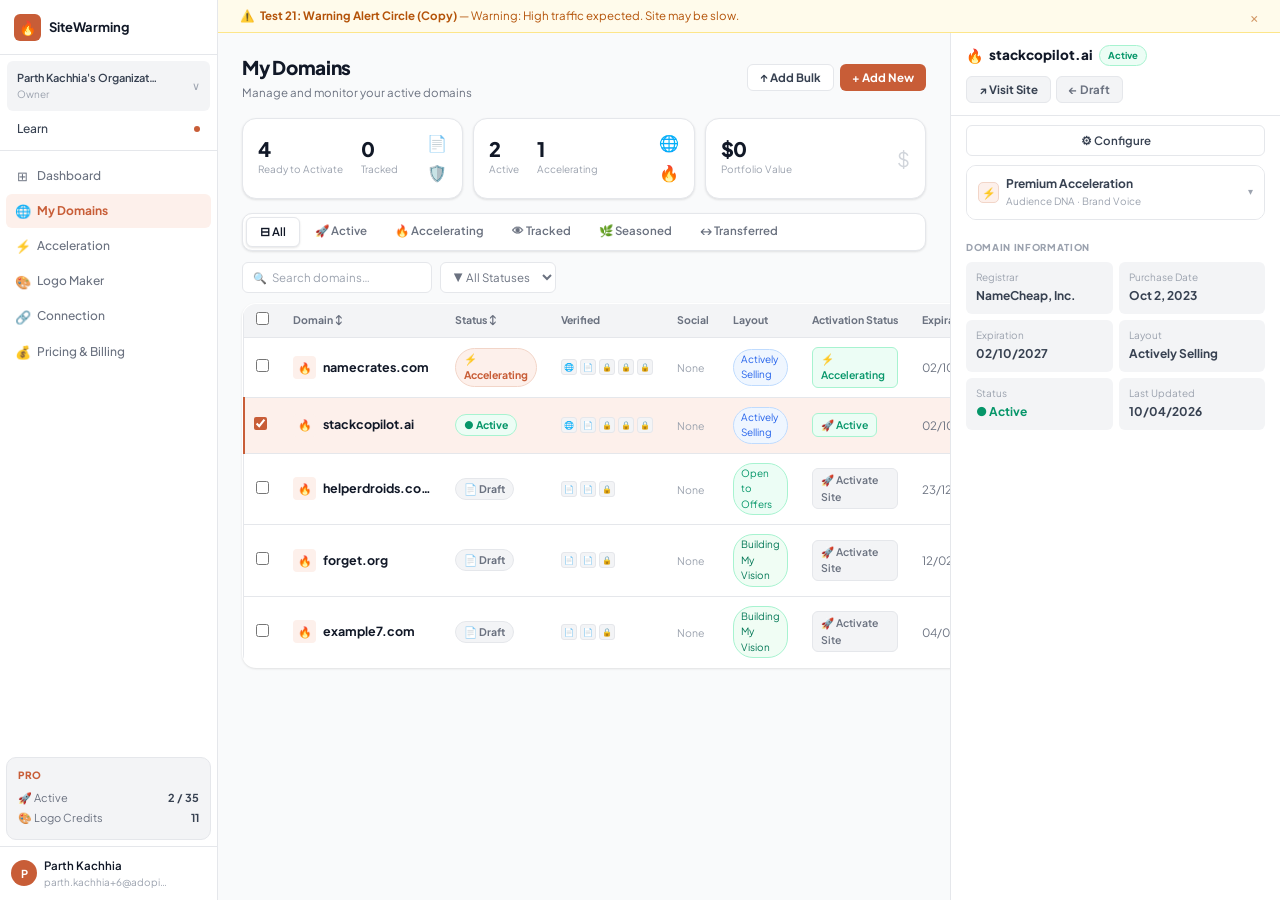
==== commit 3b301a98: "Fix Acceleration flow: correct pricing text, preset interactions, border fix - index.html ms7: repla" ====
--- a/index.html
+++ b/index.html
@@ -357,12 +357,12 @@
             <div class="cdr"><div class="cdk">🧬 Content DNA</div><div class="cdv" id="cf-dna">AI-Assisted</div></div>
           </div>
           <div class="conf-hint">
-            <div class="cht">⚡ Next: Site Acceleration</div>
-            <div class="chd">Add a premium bundle (Warm $12 · Heat $22 · Blaze $35) from the domain's Site Acceleration tab to increase posting cadence and unlock audience targeting.</div>
-          </div>
-          <div style="display:flex;gap:8px;">
+            <div class="cht">⚡ Want better content reach?</div>
+            <div class="chd">Set up <strong>Custom Audience DNA</strong> ($15/mo) and <strong>Custom Brand Voice</strong> ($10/mo) from the Acceleration tab — presets are always free and applied by default.</div>
+          </div>
+          <div style="display:flex;gap:8px;margin-top:4px;">
             <button class="btn btn-s" style="flex:1;justify-content:center;padding:10px;" onclick="finishAct()">Go to My Domains</button>
-            <button class="btn btn-p" style="flex:1;justify-content:center;padding:10px;" onclick="finishActAndAccel()">⚡ Set Up Acceleration →</button>
+            <button class="btn btn-p" style="flex:1;justify-content:center;padding:10px;" onclick="finishActAndAccel()">⚡ Personalise Content →</button>
           </div>
         </div>
       </div>
--- a/css/styles.css
+++ b/css/styles.css
@@ -726,3 +726,39 @@
 .accel-save-btn:hover{background:var(--brand-dk);}
 .accel-free-remind{margin-top:13px;background:var(--gbg);border:1px solid var(--gbd);border-radius:var(--r);padding:10px 11px;}
 .accel-free-item{font-size:11px;color:var(--ink2);padding:2px 0;display:flex;align-items:center;gap:5px;}
+
+/* ── 17. ACCELERATION — PROFILE PREVIEWS & SERVICE LIST ── */
+.agp-box{background:var(--s2);border:1px solid var(--border);border-radius:var(--r);padding:11px 13px;margin-bottom:0;}
+.agp-label{font-size:10px;font-weight:700;color:var(--ink3);text-transform:uppercase;letter-spacing:.05em;margin-bottom:6px;}
+.agp-text{font-size:11.5px;color:var(--ink2);line-height:1.65;margin-bottom:9px;}
+.agp-tags{display:flex;gap:5px;flex-wrap:wrap;}
+.agp-tag{font-size:9.5px;font-weight:600;padding:2px 8px;border-radius:20px;background:var(--surface);border:1px solid var(--border2);color:var(--ink3);}
+.accel-from-badge{font-size:9px;font-weight:700;padding:2px 7px;border-radius:20px;background:var(--bbg);color:var(--blue);border:1px solid var(--bbd);}
+/* Right panel service list */
+.acc-svc-list{display:flex;flex-direction:column;gap:6px;margin:10px 0;}
+.acc-svc{display:flex;align-items:center;gap:8px;padding:9px 10px;border:1.5px solid var(--border);border-radius:var(--r);background:var(--surface);}
+.acc-svc-ic{font-size:15px;flex-shrink:0;}
+.acc-svc-body{flex:1;min-width:0;}
+.acc-svc-name{font-size:12px;font-weight:700;color:var(--ink);}
+.acc-svc-state{font-size:10px;color:var(--ink4);margin-top:1px;}
+.acc-svc-price{font-size:10px;font-weight:700;color:var(--ink3);white-space:nowrap;flex-shrink:0;}
+
+/* ── 18. ACCELERATION — THREE-TIER LAYOUT ── */
+.accel-tier{border-top:1px solid var(--border);}
+.accel-card-hd + .accel-tier{border-top:none;}
+.accel-tier-sep{display:flex;align-items:center;gap:8px;padding:10px 16px 0;}
+.accel-tier-lbl{font-size:10px;font-weight:800;color:var(--ink3);text-transform:uppercase;letter-spacing:.07em;white-space:nowrap;flex-shrink:0;}
+.accel-tier-line{flex:1;height:1px;background:var(--border);}
+.accel-tier-badge{font-size:9px;font-weight:700;padding:2px 8px;border-radius:20px;white-space:nowrap;flex-shrink:0;}
+.atb-free{background:var(--gbg);color:var(--green);border:1px solid var(--gbd);}
+.atb-paid{background:var(--brand-lt);color:var(--brand);border:1px solid var(--brand-bd);}
+.accel-tier-body{padding:10px 16px 14px;}
+.agp-box.agp-active{border-color:var(--green);background:#F0FDF4;}
+.agp-box.agp-active .agp-label{color:var(--green);}
+.agp-box.agp-active .agp-tag{background:#fff;border-color:var(--gbd);color:#047857;}
+.accel-custom-note{font-size:10px;color:var(--ink4);margin-top:10px;padding:7px 10px;background:var(--s2);border-radius:var(--r);border:1px solid var(--border);line-height:1.5;}
+.accel-ol-base{opacity:.7;}
+.accel-price-ref{margin-top:12px;background:var(--surface);border:1px solid var(--border);border-radius:var(--r);padding:10px 11px;}
+.accel-price-row{display:flex;align-items:center;justify-content:space-between;font-size:10.5px;color:var(--ink2);padding:3px 0;}
+.apr-free{font-weight:700;color:var(--green);}
+.apr-paid{font-weight:700;color:var(--brand);}
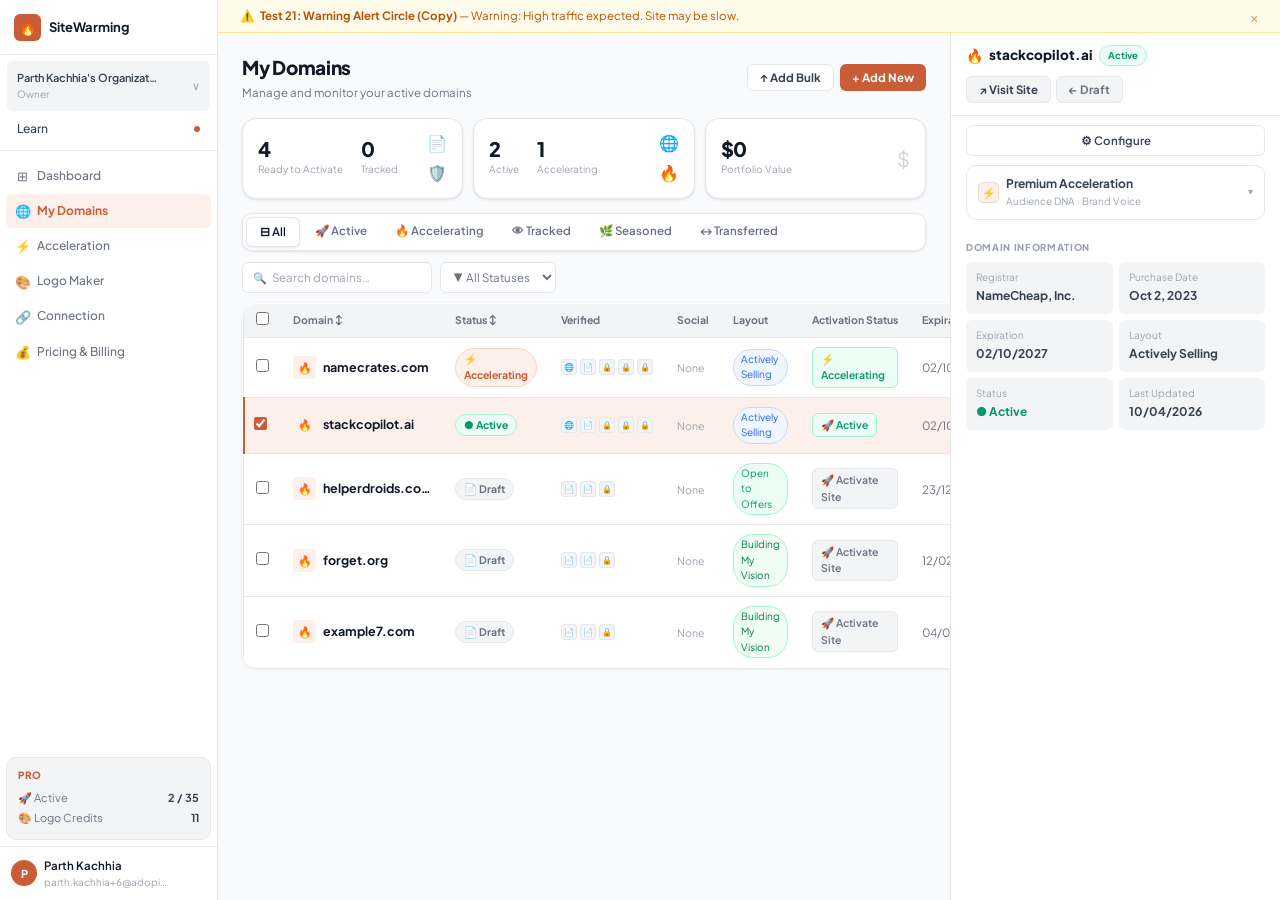
==== commit e8de2632: "Add Acceleration step to activation modal + fix page font sizes - index.html: expand progress bar to" ====
--- a/index.html
+++ b/index.html
@@ -5,7 +5,7 @@
 <meta name="viewport" content="width=device-width,initial-scale=1.0"/>
 <title>SiteWarming — Platform v5</title>
 <link href="https://fonts.googleapis.com/css2?family=Plus+Jakarta+Sans:wght@300;400;500;600;700;800&display=swap" rel="stylesheet"/>
-<link rel="stylesheet" href="css/styles.css"/>
+<link rel="stylesheet" href="css/styles.css?v=6"/>
 </head>
 <body>
 <div class="app">
@@ -77,7 +77,7 @@
     <div class="modal-hd">
       <div style="display:flex;align-items:center;gap:8px;">
         <span class="modal-title">Activate Domain</span>
-        <span class="modal-pill" id="m-pill">Step 1 of 5</span>
+        <span class="modal-pill" id="m-pill">Step 1 of 6</span>
       </div>
       <div class="modal-close" onclick="closeModal()">×</div>
     </div>
@@ -89,7 +89,8 @@
         <div class="mpc"><div class="mpd idle"   id="md2">2</div></div><div class="mpl-w"><div class="mpl" id="ml2"></div></div>
         <div class="mpc"><div class="mpd idle"   id="md3">3</div></div><div class="mpl-w"><div class="mpl" id="ml3"></div></div>
         <div class="mpc"><div class="mpd idle"   id="md4">4</div></div><div class="mpl-w"><div class="mpl" id="ml4"></div></div>
-        <div class="mpc" style="flex:0;"><div class="mpd idle" id="md5">5</div></div>
+        <div class="mpc"><div class="mpd idle"   id="md5">5</div></div><div class="mpl-w"><div class="mpl" id="ml5"></div></div>
+        <div class="mpc" style="flex:0;"><div class="mpd idle" id="md6">6</div></div>
       </div>
     </div>
     <div class="mp-labels">
@@ -97,14 +98,15 @@
       <span class="mp-lbl"        id="ml-2">Content DNA</span>
       <span class="mp-lbl"        id="ml-3">Brand</span>
       <span class="mp-lbl"        id="ml-4">Site Type</span>
-      <span class="mp-lbl mp-lbl-last" id="ml-5">DNS</span>
+      <span class="mp-lbl"        id="ml-5">DNS</span>
+      <span class="mp-lbl mp-lbl-last" id="ml-6">Acceleration</span>
     </div>
 
     <div class="modal-body">
 
       <!-- Step 1: Domain -->
       <div class="ms on" id="ms1">
-        <div class="ms-ey">Step 1 of 5</div>
+        <div class="ms-ey">Step 1 of 6</div>
         <div class="ms-h">Enter Your Domain</div>
         <div class="ms-sub">The domain you want to activate. Goes live within 3–6 hours of completing this setup.</div>
         <div class="fl">
@@ -120,7 +122,7 @@
 
       <!-- Step 2: Content DNA -->
       <div class="ms" id="ms2">
-        <div class="ms-ey">Step 2 of 5</div>
+        <div class="ms-ey">Step 2 of 6</div>
         <div class="ms-h">Content DNA</div>
         <div class="ms-sub">How should we approach content for <strong id="ms2-dom">your domain</strong>? This shapes every blog post we write.</div>
 
@@ -220,7 +222,7 @@
 
       <!-- Step 3: Brand & Schedule -->
       <div class="ms" id="ms3">
-        <div class="ms-ey">Step 3 of 5</div>
+        <div class="ms-ey">Step 3 of 6</div>
         <div class="ms-h">Brand &amp; Schedule</div>
         <div class="ms-sub">Set the visual style, content signals, and publish timing for <strong id="ms3-dom">your domain</strong>.</div>
 
@@ -278,7 +280,7 @@
 
       <!-- Step 4: Site Type -->
       <div class="ms" id="ms4">
-        <div class="ms-ey">Step 4 of 5</div>
+        <div class="ms-ey">Step 4 of 6</div>
         <div class="ms-h">Site Type</div>
         <div class="ms-sub">Helps our AI generate relevant, targeted content for every post.</div>
         <div class="fl">
@@ -301,7 +303,7 @@
 
       <!-- Step 5: DNS -->
       <div class="ms" id="ms5">
-        <div class="ms-ey">Step 5 of 5</div>
+        <div class="ms-ey">Step 5 of 6</div>
         <div class="ms-h">DNS Configuration</div>
         <div class="ms-sub">Add these records at your registrar to connect <strong id="ms5-dom">your domain</strong>.</div>
         <div class="dns-bx">
@@ -329,7 +331,59 @@
         </div>
       </div>
 
-      <!-- Step 6: Processing -->
+      <!-- Step 6: Acceleration -->
+      <div class="ms" id="ms-accel">
+        <div class="ms-ey">Step 6 of 6</div>
+        <div class="ms-h">⚡ Site Acceleration</div>
+        <div class="ms-sub">Choose your default audience &amp; voice. Presets are free and applied from your first post. Custom builds are unlocked after activation.</div>
+        <div class="mac-row">
+
+          <!-- Audience DNA -->
+          <div class="mac-card">
+            <div class="mac-hd">
+              <span class="mac-ic">🎯</span>
+              <div class="mac-hd-text">
+                <div class="mac-title">Audience DNA</div>
+                <div class="mac-sub">Who your content speaks to</div>
+              </div>
+              <span class="accel-badge-free">Free</span>
+            </div>
+            <div class="mac-presets" id="mac-aud-presets">
+              <div class="mac-pre on" onclick="macSelAud(this)">💼 Domain Investors</div>
+              <div class="mac-pre" onclick="macSelAud(this)">🏢 Business Owners</div>
+              <div class="mac-pre" onclick="macSelAud(this)">💻 Tech Professionals</div>
+              <div class="mac-pre" onclick="macSelAud(this)">📍 Local Consumers</div>
+              <div class="mac-pre" onclick="macSelAud(this)">🛒 Online Shoppers</div>
+              <div class="mac-pre" onclick="macSelAud(this)">🌐 General Audience</div>
+            </div>
+            <div class="mac-upgrade">💳 Custom Audience DNA — $15/mo · Available from Acceleration tab after activation</div>
+          </div>
+
+          <!-- Brand Voice -->
+          <div class="mac-card">
+            <div class="mac-hd">
+              <span class="mac-ic">🗣️</span>
+              <div class="mac-hd-text">
+                <div class="mac-title">Brand Voice</div>
+                <div class="mac-sub">How your content sounds</div>
+              </div>
+              <span class="accel-badge-free">Free</span>
+            </div>
+            <div class="mac-presets" id="mac-voice-presets">
+              <div class="mac-pre on" onclick="macSelVoice(this)">📚 Authoritative</div>
+              <div class="mac-pre" onclick="macSelVoice(this)">😊 Friendly</div>
+              <div class="mac-pre" onclick="macSelVoice(this)">💥 Bold &amp; Direct</div>
+              <div class="mac-pre" onclick="macSelVoice(this)">⚙️ Technical</div>
+              <div class="mac-pre" onclick="macSelVoice(this)">🎓 Educational</div>
+            </div>
+            <div class="mac-upgrade">💳 Custom Brand Voice — $10/mo · Available from Acceleration tab after activation</div>
+          </div>
+
+        </div>
+        <div class="mac-skip" onclick="mNext()">Skip — apply smart defaults automatically →</div>
+      </div>
+
+      <!-- Step 7: Processing -->
       <div class="ms" id="ms6">
         <div class="proc-sc">
           <div class="proc-spin"></div>
@@ -378,7 +432,7 @@
   </div>
 </div><!-- /moverlay -->
 
-<script src="js/app.js"></script>
+<script src="js/app.js?v=6"></script>
 <script>
 /* Load all views from separate files on startup */
 const viewMap = {
--- a/css/styles.css
+++ b/css/styles.css
@@ -646,7 +646,7 @@
 .mkt-sig.on .mkt-ck{opacity:1;}
 
 /* ── 16. ACCELERATION PAGE ── */
-.accel-wrap{display:flex;flex-direction:column;height:100%;}
+.accel-wrap{display:flex;flex-direction:column;flex:1;}
 .accel-hd{padding:18px 24px 14px;border-bottom:1px solid var(--border);flex-shrink:0;}
 .accel-hd-t{font-size:18px;font-weight:800;margin-bottom:3px;}
 .accel-hd-s{font-size:12px;color:var(--ink3);}
@@ -762,3 +762,57 @@
 .accel-price-row{display:flex;align-items:center;justify-content:space-between;font-size:10.5px;color:var(--ink2);padding:3px 0;}
 .apr-free{font-weight:700;color:var(--green);}
 .apr-paid{font-weight:700;color:var(--brand);}
+
+/* ── 19. ACCELERATION VIEW — force internal scroll (override .view overflow-y:auto) ── */
+#view-acceleration.view.on{overflow:hidden;}
+
+/* ── 20. MODAL — ACCELERATION STEP ── */
+.mac-row{display:flex;gap:12px;margin-top:4px;}
+.mac-card{flex:1;border:1.5px solid var(--border);border-radius:var(--rxl);padding:14px;display:flex;flex-direction:column;gap:0;}
+.mac-hd{display:flex;align-items:center;gap:8px;margin-bottom:12px;}
+.mac-ic{font-size:17px;flex-shrink:0;}
+.mac-hd-text{flex:1;}
+.mac-title{font-size:13px;font-weight:800;margin-bottom:1px;}
+.mac-sub{font-size:10.5px;color:var(--ink3);}
+.mac-presets{display:flex;flex-direction:column;gap:5px;flex:1;}
+.mac-pre{font-size:11.5px;font-weight:600;padding:7px 11px;border:1.5px solid var(--border);border-radius:var(--r);cursor:pointer;transition:var(--T);color:var(--ink2);}
+.mac-pre:hover{border-color:var(--brand-bd);background:var(--brand-lt);color:var(--brand);}
+.mac-pre.on{border-color:var(--brand);background:var(--brand-lt);color:var(--brand);}
+.mac-upgrade{font-size:9.5px;color:var(--ink4);margin-top:10px;padding:6px 8px;background:var(--s2);border-radius:var(--r);border:1px solid var(--border);line-height:1.5;}
+.mac-skip{text-align:center;margin-top:12px;font-size:11px;color:var(--ink4);cursor:pointer;text-decoration:underline;text-underline-offset:2px;}
+.mac-skip:hover{color:var(--brand);}
+
+/* ── 21. ACCELERATION PAGE — VISUAL SIZE CORRECTIONS ── */
+.accel-hd-t{font-size:20px;}
+.accel-hd-s{font-size:13px;}
+.accel-state-dom{font-size:16px;}
+.accel-state-cur{font-size:12.5px;}
+.accel-badge-free{font-size:10.5px;padding:4px 11px;}
+.accel-card-hd{padding:16px 18px;}
+.accel-card-title{font-size:15px;}
+.accel-card-sub{font-size:12.5px;}
+.accel-tier-sep{padding:12px 18px 0;}
+.accel-tier-lbl{font-size:11.5px;}
+.accel-tier-body{padding:12px 18px 18px;}
+.agp-label{font-size:11.5px;margin-bottom:8px;}
+.agp-text{font-size:13px;line-height:1.75;margin-bottom:11px;}
+.agp-tag{font-size:10.5px;padding:3px 10px;}
+.apre{padding:13px 14px;}
+.apre-name{font-size:13px;}
+.apre-sub{font-size:11px;}
+.vpre{padding:13px 14px;}
+.vpre-name{font-size:13px;}
+.vpre-sub{font-size:11.5px;margin-bottom:7px;}
+.vpre-eg{font-size:11px;}
+.accel-toggle-btn{font-size:11px;padding:6px 14px;}
+.accel-custom-in label{font-size:12px;font-weight:600;color:var(--ink2);}
+.accel-custom-note{font-size:11px;margin-top:12px;}
+.accel-aside-hd{font-size:14px;}
+.accel-aside-dom{font-size:12px;margin-bottom:13px;}
+.accel-ol{font-size:12.5px;padding:4px 0;}
+.accel-total-row{font-size:13px;}
+.accel-total{font-size:17px;}
+.accel-save-btn{font-size:13px;padding:12px;}
+.accel-free-item{font-size:12px;padding:3px 0;}
+.accel-price-row{font-size:11.5px;padding:4px 0;}
+.accel-price-ref{padding:12px 13px;}
